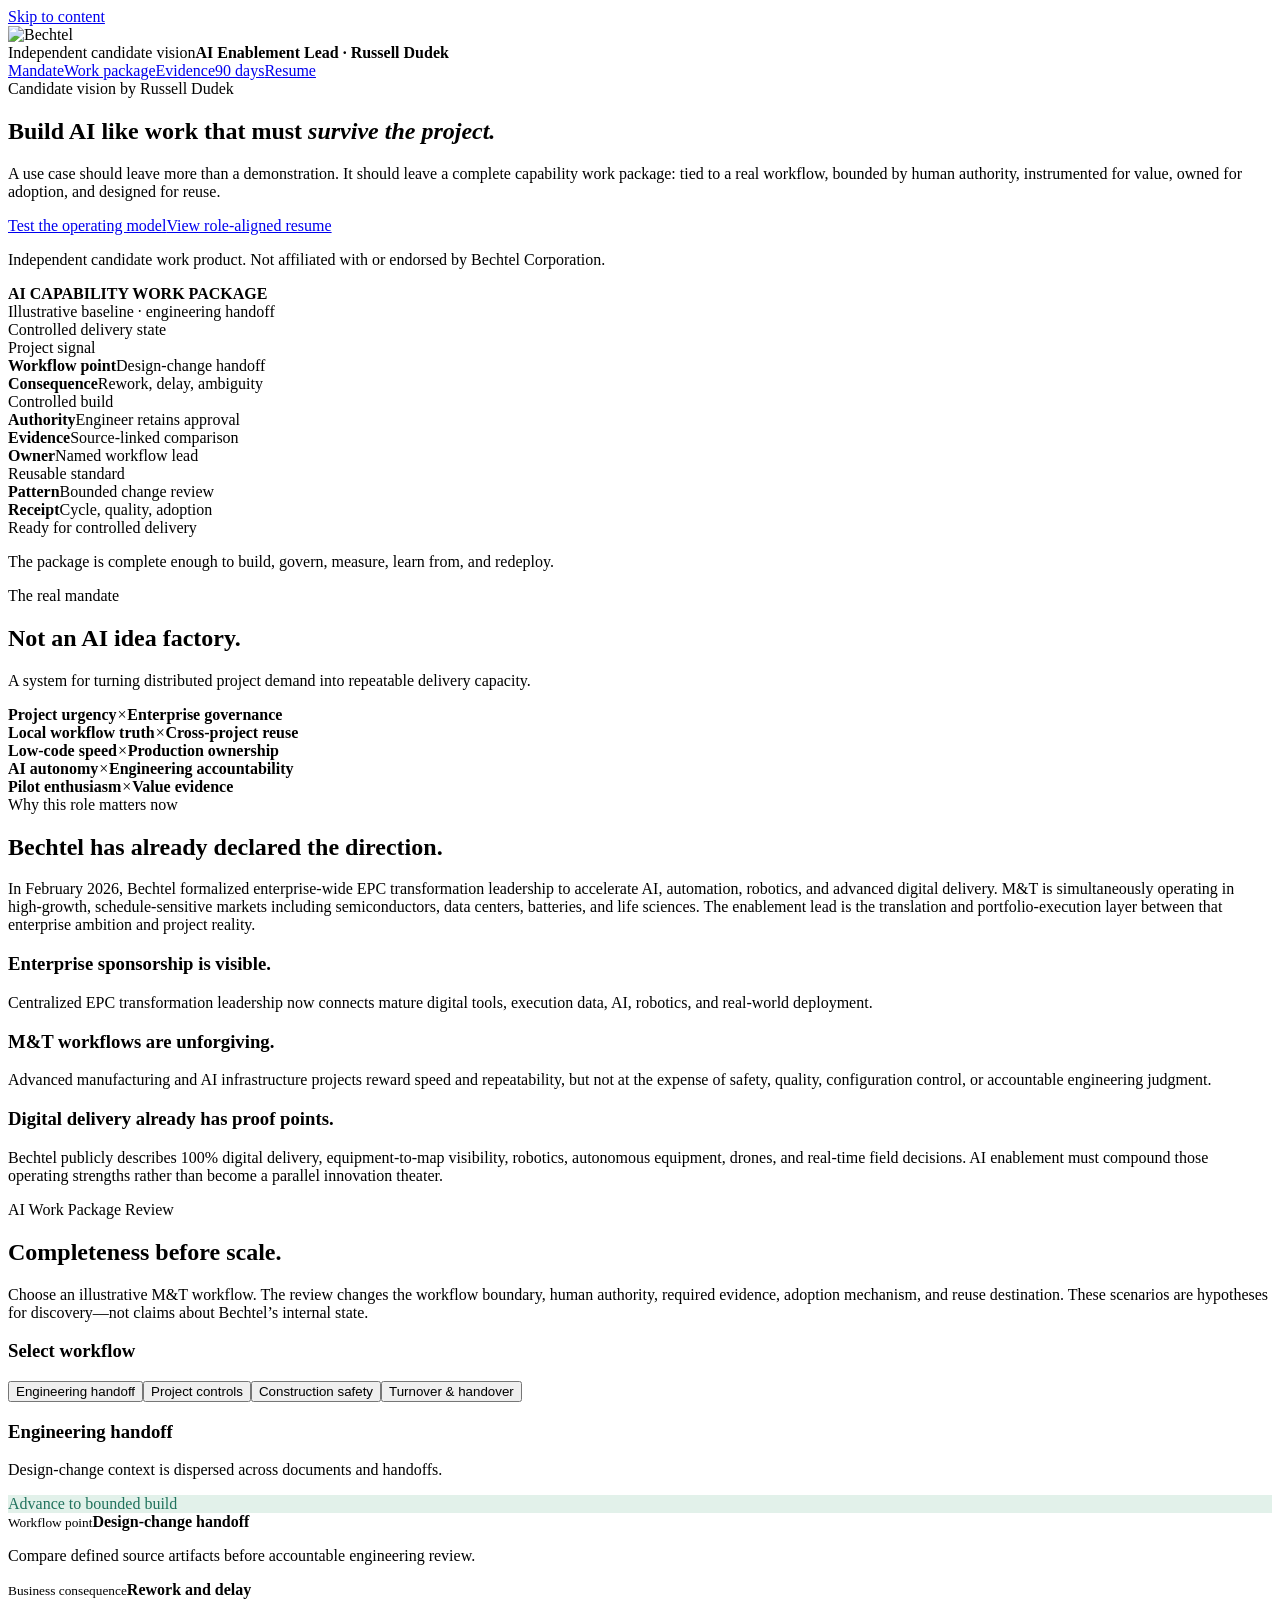
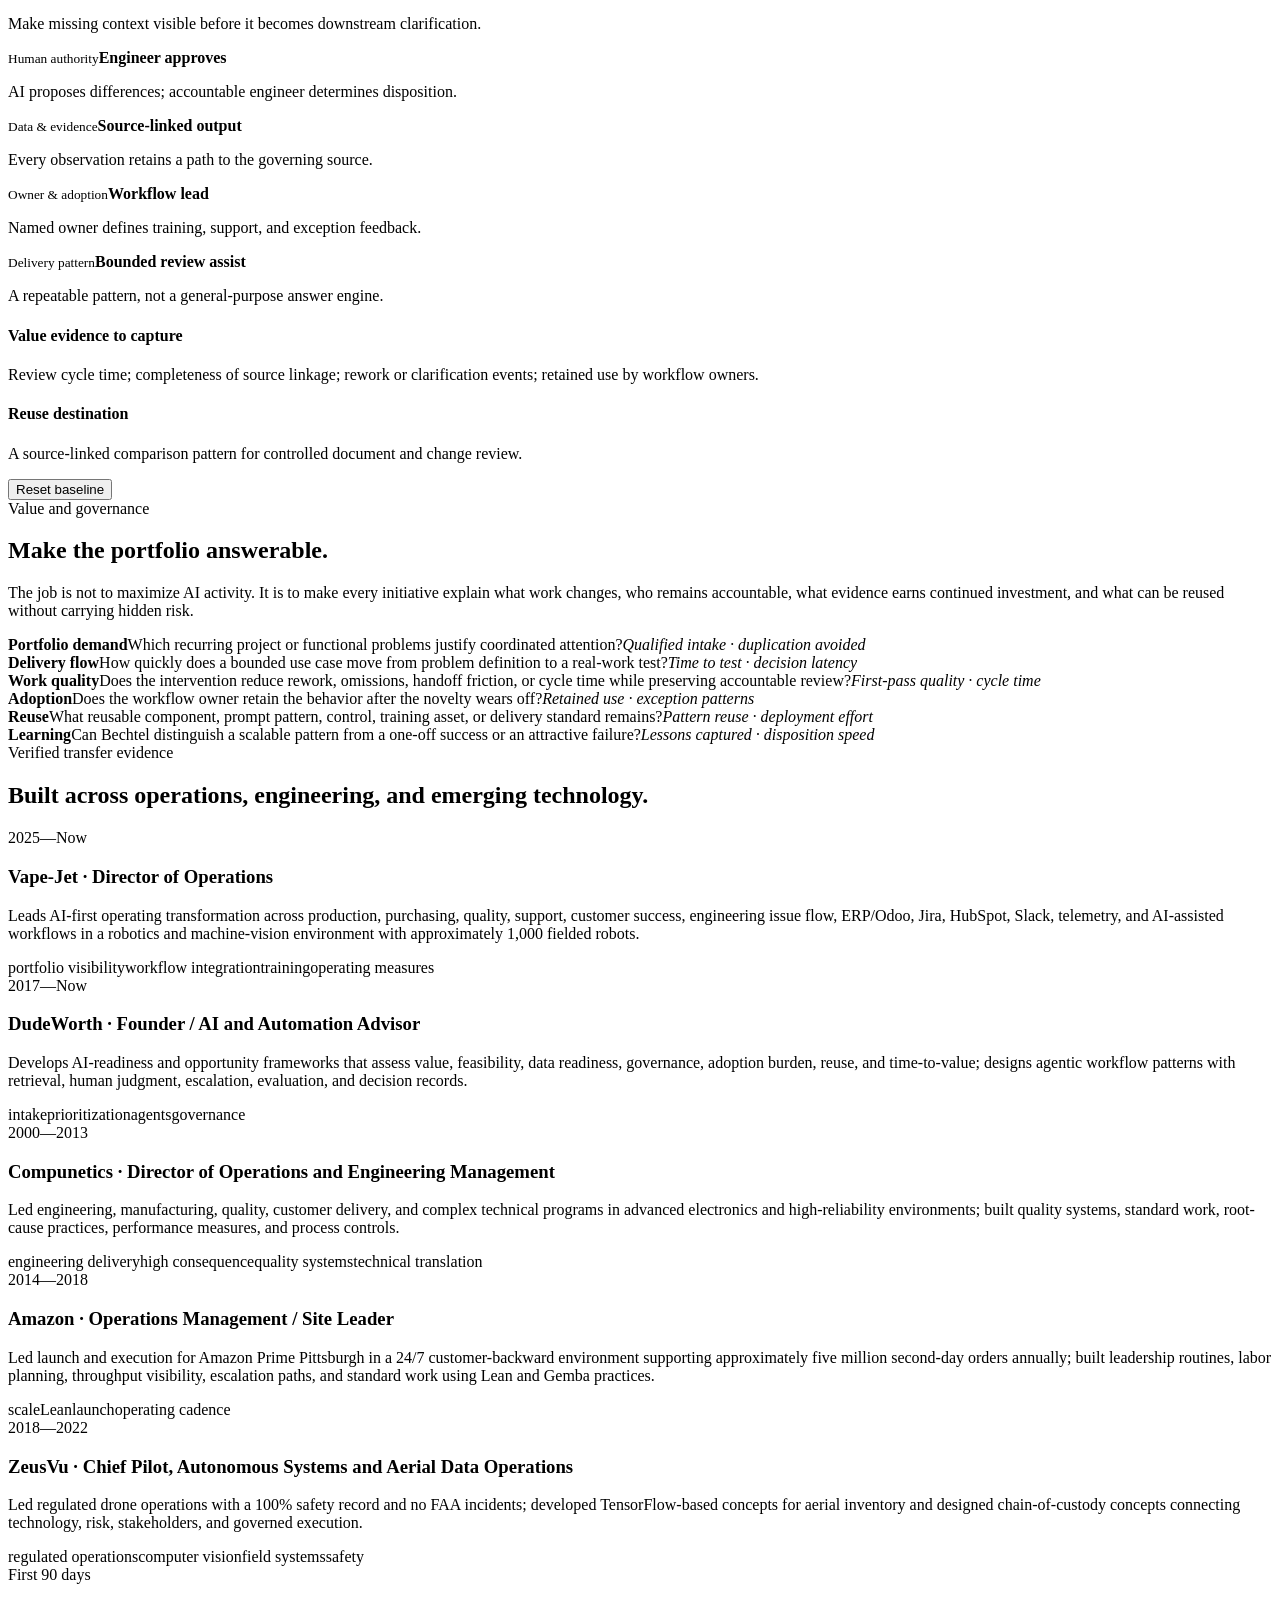
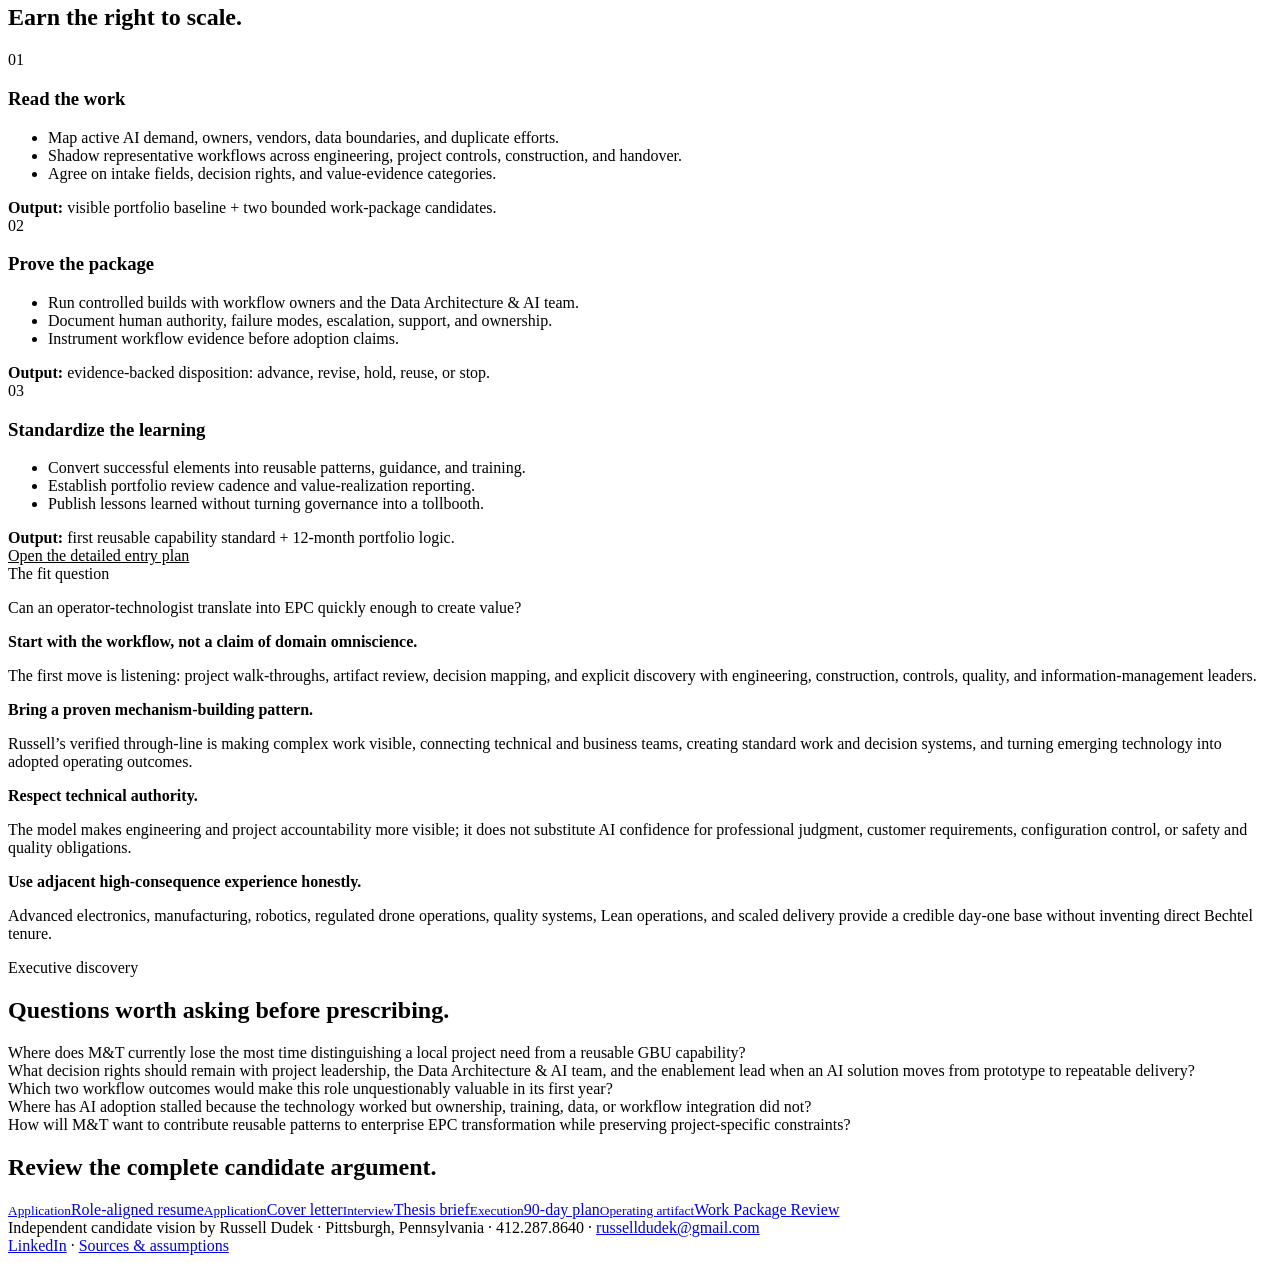
==== index.html @ 29bd1f84 "Add complete candidate vision page" ====
<!doctype html><html lang="en"><head><meta charset="utf-8"><meta name="viewport" content="width=device-width,initial-scale=1"><title>Russell Dudek · Candidate vision for Bechtel AI Enablement Lead</title><meta name="description" content="An independent candidate vision for scaling governed, reusable, measurable AI capability across Bechtel Manufacturing & Technology."><link rel="stylesheet" href="styles.css"></head><body><a class="skip" href="#main">Skip to content</a><header class="site-header"><div class="nav-wrap"><div class="brand-lockup"><img src="assets/brand/bechtel-logo-official.png" alt="Bechtel"><div class="brand-copy">Independent candidate vision<strong>AI Enablement Lead · Russell Dudek</strong></div></div><nav class="nav-links" aria-label="Primary"><a href="#mandate">Mandate</a><a href="#work-package">Work package</a><a href="#evidence">Evidence</a><a href="#entry">90 days</a><a class="nav-cta" href="resume.html">Resume</a></nav></div></header><main id="main">
<section class="hero"><div class="hero-grid"><div><div class="eyebrow">Candidate vision by Russell Dudek</div><h1>Build AI like work that must <em>survive the project.</em></h1><p class="hero-lead">A use case should leave more than a demonstration. It should leave a complete capability work package: tied to a real workflow, bounded by human authority, instrumented for value, owned for adoption, and designed for reuse.</p><div class="hero-actions"><a class="button primary" href="#work-package">Test the operating model</a><a class="button secondary" href="resume.html">View role-aligned resume</a></div><p class="micro">Independent candidate work product. Not affiliated with or endorsed by Bechtel Corporation.</p></div>
<div class="worksite" aria-label="Animated AI capability work package assembly"><div class="worksite-head"><div><strong>AI CAPABILITY WORK PACKAGE</strong><br><span>Illustrative baseline · engineering handoff</span></div><span>Controlled delivery state</span></div><div class="assembly"><div class="assembly-beam"></div><div class="bay"><div class="bay-title">Project signal</div><div class="module"><strong>Workflow point</strong><span>Design-change handoff</span></div><div class="module"><strong>Consequence</strong><span>Rework, delay, ambiguity</span></div></div><div class="bay"><div class="bay-title">Controlled build</div><div class="module"><strong>Authority</strong><span>Engineer retains approval</span></div><div class="module"><strong>Evidence</strong><span>Source-linked comparison</span></div><div class="module"><strong>Owner</strong><span>Named workflow lead</span></div></div><div class="bay"><div class="bay-title">Reusable standard</div><div class="module"><strong>Pattern</strong><span>Bounded change review</span></div><div class="module"><strong>Receipt</strong><span>Cycle, quality, adoption</span></div></div></div><div class="status-readout"><div class="status-pill">Ready for controlled delivery</div><p>The package is complete enough to build, govern, measure, learn from, and redeploy.</p></div></div></div></section>
<section class="section pressure" id="mandate"><div class="inner"><div><div class="eyebrow">The real mandate</div><h2>Not an AI idea factory.</h2><p class="pressure-big">A system for turning distributed project demand into <span>repeatable delivery capacity.</span></p></div><div class="tension-lines"><div class="tension"><b>Project urgency</b><i>×</i><b>Enterprise governance</b></div><div class="tension"><b>Local workflow truth</b><i>×</i><b>Cross-project reuse</b></div><div class="tension"><b>Low-code speed</b><i>×</i><b>Production ownership</b></div><div class="tension"><b>AI autonomy</b><i>×</i><b>Engineering accountability</b></div><div class="tension"><b>Pilot enthusiasm</b><i>×</i><b>Value evidence</b></div></div></div></section>
<section class="section company-moment"><div class="inner moment-grid"><div><div class="eyebrow">Why this role matters now</div><h2>Bechtel has already declared the direction.</h2><p>In February 2026, Bechtel formalized enterprise-wide EPC transformation leadership to accelerate AI, automation, robotics, and advanced digital delivery. M&T is simultaneously operating in high-growth, schedule-sensitive markets including semiconductors, data centers, batteries, and life sciences. The enablement lead is the translation and portfolio-execution layer between that enterprise ambition and project reality.</p></div><div><div class="moment-list"><div class="moment-item"><div><h3>Enterprise sponsorship is visible.</h3><p>Centralized EPC transformation leadership now connects mature digital tools, execution data, AI, robotics, and real-world deployment.</p></div></div><div class="moment-item"><div><h3>M&T workflows are unforgiving.</h3><p>Advanced manufacturing and AI infrastructure projects reward speed and repeatability, but not at the expense of safety, quality, configuration control, or accountable engineering judgment.</p></div></div><div class="moment-item"><div><h3>Digital delivery already has proof points.</h3><p>Bechtel publicly describes 100% digital delivery, equipment-to-map visibility, robotics, autonomous equipment, drones, and real-time field decisions. AI enablement must compound those operating strengths rather than become a parallel innovation theater.</p></div></div></div></div></div></section>
<section class="section lab" id="work-package"><div class="inner"><div class="lab-intro"><div><div class="eyebrow">AI Work Package Review</div><h2>Completeness before scale.</h2></div><p>Choose an illustrative M&T workflow. The review changes the workflow boundary, human authority, required evidence, adoption mechanism, and reuse destination. These scenarios are hypotheses for discovery—not claims about Bechtel’s internal state.</p></div><div class="lab-panel"><div class="scenario-rail" role="tablist" aria-label="Illustrative workflow scenarios"><h3>Select workflow</h3><button class="scenario-btn" role="tab" aria-selected="true" data-scenario="engineering">Engineering handoff</button><button class="scenario-btn" role="tab" aria-selected="false" data-scenario="controls">Project controls</button><button class="scenario-btn" role="tab" aria-selected="false" data-scenario="safety">Construction safety</button><button class="scenario-btn" role="tab" aria-selected="false" data-scenario="handover">Turnover & handover</button></div><div class="review-canvas"><div class="review-head"><div><h3 id="scenario-title">Engineering handoff</h3><p id="scenario-observation">Design-change context is dispersed across documents and handoffs.</p></div><div id="decision-badge" class="decision-badge">Advance to bounded build</div></div><div class="package-grid" id="package-grid"></div><div class="review-footer"><div><h4>Value evidence to capture</h4><p id="value-evidence"></p></div><div><h4>Reuse destination</h4><p id="reuse-destination"></p></div></div><button class="reset-btn" id="reset-review">Reset baseline</button></div></div></div></section>
<section class="section metrics"><div class="inner"><div class="eyebrow">Value and governance</div><h2>Make the portfolio answerable.</h2><p class="narrow" style="margin-left:0">The job is not to maximize AI activity. It is to make every initiative explain what work changes, who remains accountable, what evidence earns continued investment, and what can be reused without carrying hidden risk.</p><div class="metric-map"><div class="metric-row"><b>Portfolio demand</b><span>Which recurring project or functional problems justify coordinated attention?</span><em>Qualified intake · duplication avoided</em></div><div class="metric-row"><b>Delivery flow</b><span>How quickly does a bounded use case move from problem definition to a real-work test?</span><em>Time to test · decision latency</em></div><div class="metric-row"><b>Work quality</b><span>Does the intervention reduce rework, omissions, handoff friction, or cycle time while preserving accountable review?</span><em>First-pass quality · cycle time</em></div><div class="metric-row"><b>Adoption</b><span>Does the workflow owner retain the behavior after the novelty wears off?</span><em>Retained use · exception patterns</em></div><div class="metric-row"><b>Reuse</b><span>What reusable component, prompt pattern, control, training asset, or delivery standard remains?</span><em>Pattern reuse · deployment effort</em></div><div class="metric-row"><b>Learning</b><span>Can Bechtel distinguish a scalable pattern from a one-off success or an attractive failure?</span><em>Lessons captured · disposition speed</em></div></div></div></section>
<section class="section evidence" id="evidence"><div class="inner"><div class="eyebrow">Verified transfer evidence</div><h2>Built across operations, engineering, and emerging technology.</h2><div class="evidence-path"><div class="proof"><div class="proof-year">2025—Now</div><div class="proof-body"><h3>Vape-Jet · Director of Operations</h3><p>Leads AI-first operating transformation across production, purchasing, quality, support, customer success, engineering issue flow, ERP/Odoo, Jira, HubSpot, Slack, telemetry, and AI-assisted workflows in a robotics and machine-vision environment with approximately 1,000 fielded robots.</p><div class="proof-tags"><span>portfolio visibility</span><span>workflow integration</span><span>training</span><span>operating measures</span></div></div></div><div class="proof"><div class="proof-year">2017—Now</div><div class="proof-body"><h3>DudeWorth · Founder / AI and Automation Advisor</h3><p>Develops AI-readiness and opportunity frameworks that assess value, feasibility, data readiness, governance, adoption burden, reuse, and time-to-value; designs agentic workflow patterns with retrieval, human judgment, escalation, evaluation, and decision records.</p><div class="proof-tags"><span>intake</span><span>prioritization</span><span>agents</span><span>governance</span></div></div></div><div class="proof"><div class="proof-year">2000—2013</div><div class="proof-body"><h3>Compunetics · Director of Operations and Engineering Management</h3><p>Led engineering, manufacturing, quality, customer delivery, and complex technical programs in advanced electronics and high-reliability environments; built quality systems, standard work, root-cause practices, performance measures, and process controls.</p><div class="proof-tags"><span>engineering delivery</span><span>high consequence</span><span>quality systems</span><span>technical translation</span></div></div></div><div class="proof"><div class="proof-year">2014—2018</div><div class="proof-body"><h3>Amazon · Operations Management / Site Leader</h3><p>Led launch and execution for Amazon Prime Pittsburgh in a 24/7 customer-backward environment supporting approximately five million second-day orders annually; built leadership routines, labor planning, throughput visibility, escalation paths, and standard work using Lean and Gemba practices.</p><div class="proof-tags"><span>scale</span><span>Lean</span><span>launch</span><span>operating cadence</span></div></div></div><div class="proof"><div class="proof-year">2018—2022</div><div class="proof-body"><h3>ZeusVu · Chief Pilot, Autonomous Systems and Aerial Data Operations</h3><p>Led regulated drone operations with a 100% safety record and no FAA incidents; developed TensorFlow-based concepts for aerial inventory and designed chain-of-custody concepts connecting technology, risk, stakeholders, and governed execution.</p><div class="proof-tags"><span>regulated operations</span><span>computer vision</span><span>field systems</span><span>safety</span></div></div></div></div></div></section>
<section class="section plan" id="entry"><div class="inner"><div class="eyebrow">First 90 days</div><h2>Earn the right to scale.</h2><div class="phase-grid"><article class="phase"><div class="phase-num">01</div><h3>Read the work</h3><ul><li>Map active AI demand, owners, vendors, data boundaries, and duplicate efforts.</li><li>Shadow representative workflows across engineering, project controls, construction, and handover.</li><li>Agree on intake fields, decision rights, and value-evidence categories.</li></ul><div class="phase-output"><strong>Output:</strong> visible portfolio baseline + two bounded work-package candidates.</div></article><article class="phase"><div class="phase-num">02</div><h3>Prove the package</h3><ul><li>Run controlled builds with workflow owners and the Data Architecture & AI team.</li><li>Document human authority, failure modes, escalation, support, and ownership.</li><li>Instrument workflow evidence before adoption claims.</li></ul><div class="phase-output"><strong>Output:</strong> evidence-backed disposition: advance, revise, hold, reuse, or stop.</div></article><article class="phase"><div class="phase-num">03</div><h3>Standardize the learning</h3><ul><li>Convert successful elements into reusable patterns, guidance, and training.</li><li>Establish portfolio review cadence and value-realization reporting.</li><li>Publish lessons learned without turning governance into a tollbooth.</li></ul><div class="phase-output"><strong>Output:</strong> first reusable capability standard + 12-month portfolio logic.</div></article></div><div class="hero-actions"><a class="button primary" style="background:#fff;color:var(--bechtel-ink)" href="90-day-plan.html">Open the detailed entry plan</a></div></div></section>
<section class="section objection"><div class="inner objection-grid"><div><div class="eyebrow">The fit question</div><p class="objection-statement">Can an operator-technologist translate into EPC quickly enough to create value?</p></div><div class="answer-stack"><div class="answer-item"><strong>Start with the workflow, not a claim of domain omniscience.</strong><p>The first move is listening: project walk-throughs, artifact review, decision mapping, and explicit discovery with engineering, construction, controls, quality, and information-management leaders.</p></div><div class="answer-item"><strong>Bring a proven mechanism-building pattern.</strong><p>Russell’s verified through-line is making complex work visible, connecting technical and business teams, creating standard work and decision systems, and turning emerging technology into adopted operating outcomes.</p></div><div class="answer-item"><strong>Respect technical authority.</strong><p>The model makes engineering and project accountability more visible; it does not substitute AI confidence for professional judgment, customer requirements, configuration control, or safety and quality obligations.</p></div><div class="answer-item"><strong>Use adjacent high-consequence experience honestly.</strong><p>Advanced electronics, manufacturing, robotics, regulated drone operations, quality systems, Lean operations, and scaled delivery provide a credible day-one base without inventing direct Bechtel tenure.</p></div></div></div></section>
<section class="section questions"><div class="inner"><div class="eyebrow">Executive discovery</div><h2>Questions worth asking before prescribing.</h2><div class="question-list"><div class="question">Where does M&T currently lose the most time distinguishing a local project need from a reusable GBU capability?</div><div class="question">What decision rights should remain with project leadership, the Data Architecture & AI team, and the enablement lead when an AI solution moves from prototype to repeatable delivery?</div><div class="question">Which two workflow outcomes would make this role unquestionably valuable in its first year?</div><div class="question">Where has AI adoption stalled because the technology worked but ownership, training, data, or workflow integration did not?</div><div class="question">How will M&T want to contribute reusable patterns to enterprise EPC transformation while preserving project-specific constraints?</div></div></div></section>
<section class="section cta"><div class="inner"><h2>Review the complete candidate argument.</h2><div class="doc-links"><a class="doc-link" href="resume.html"><small>Application</small><span>Role-aligned resume</span></a><a class="doc-link" href="cover-letter.html"><small>Application</small><span>Cover letter</span></a><a class="doc-link" href="interview-brief.html"><small>Interview</small><span>Thesis brief</span></a><a class="doc-link" href="90-day-plan.html"><small>Execution</small><span>90-day plan</span></a><a class="doc-link" href="work-package-review.html"><small>Operating artifact</small><span>Work Package Review</span></a></div></div></section>
</main><footer class="site-footer"><div class="footer-inner"><div>Independent candidate vision by Russell Dudek · Pittsburgh, Pennsylvania · 412.287.8640 · <a href="mailto:russelldudek@gmail.com">russelldudek@gmail.com</a></div><div><a href="https://www.linkedin.com/in/russelldudek">LinkedIn</a> · <a href="sources.html">Sources & assumptions</a></div></div></footer><script src="app.js"></script></body></html>
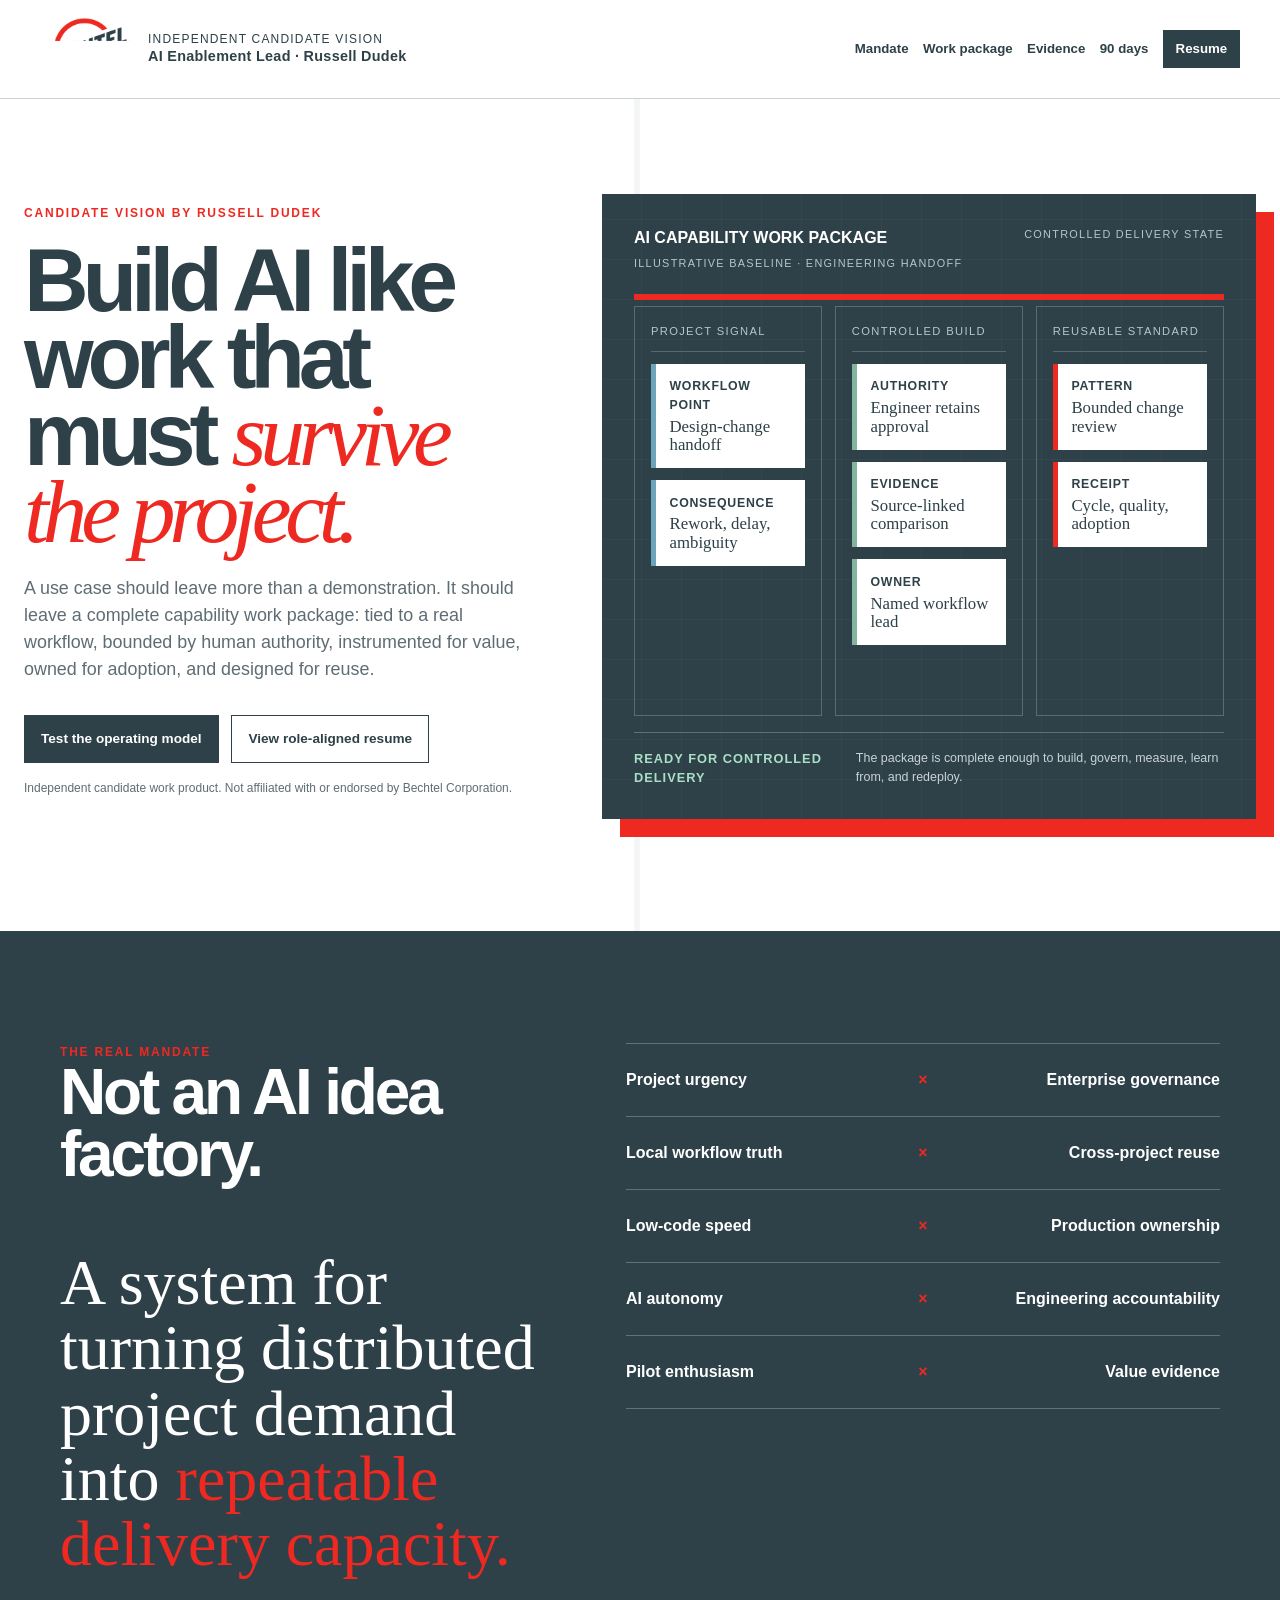
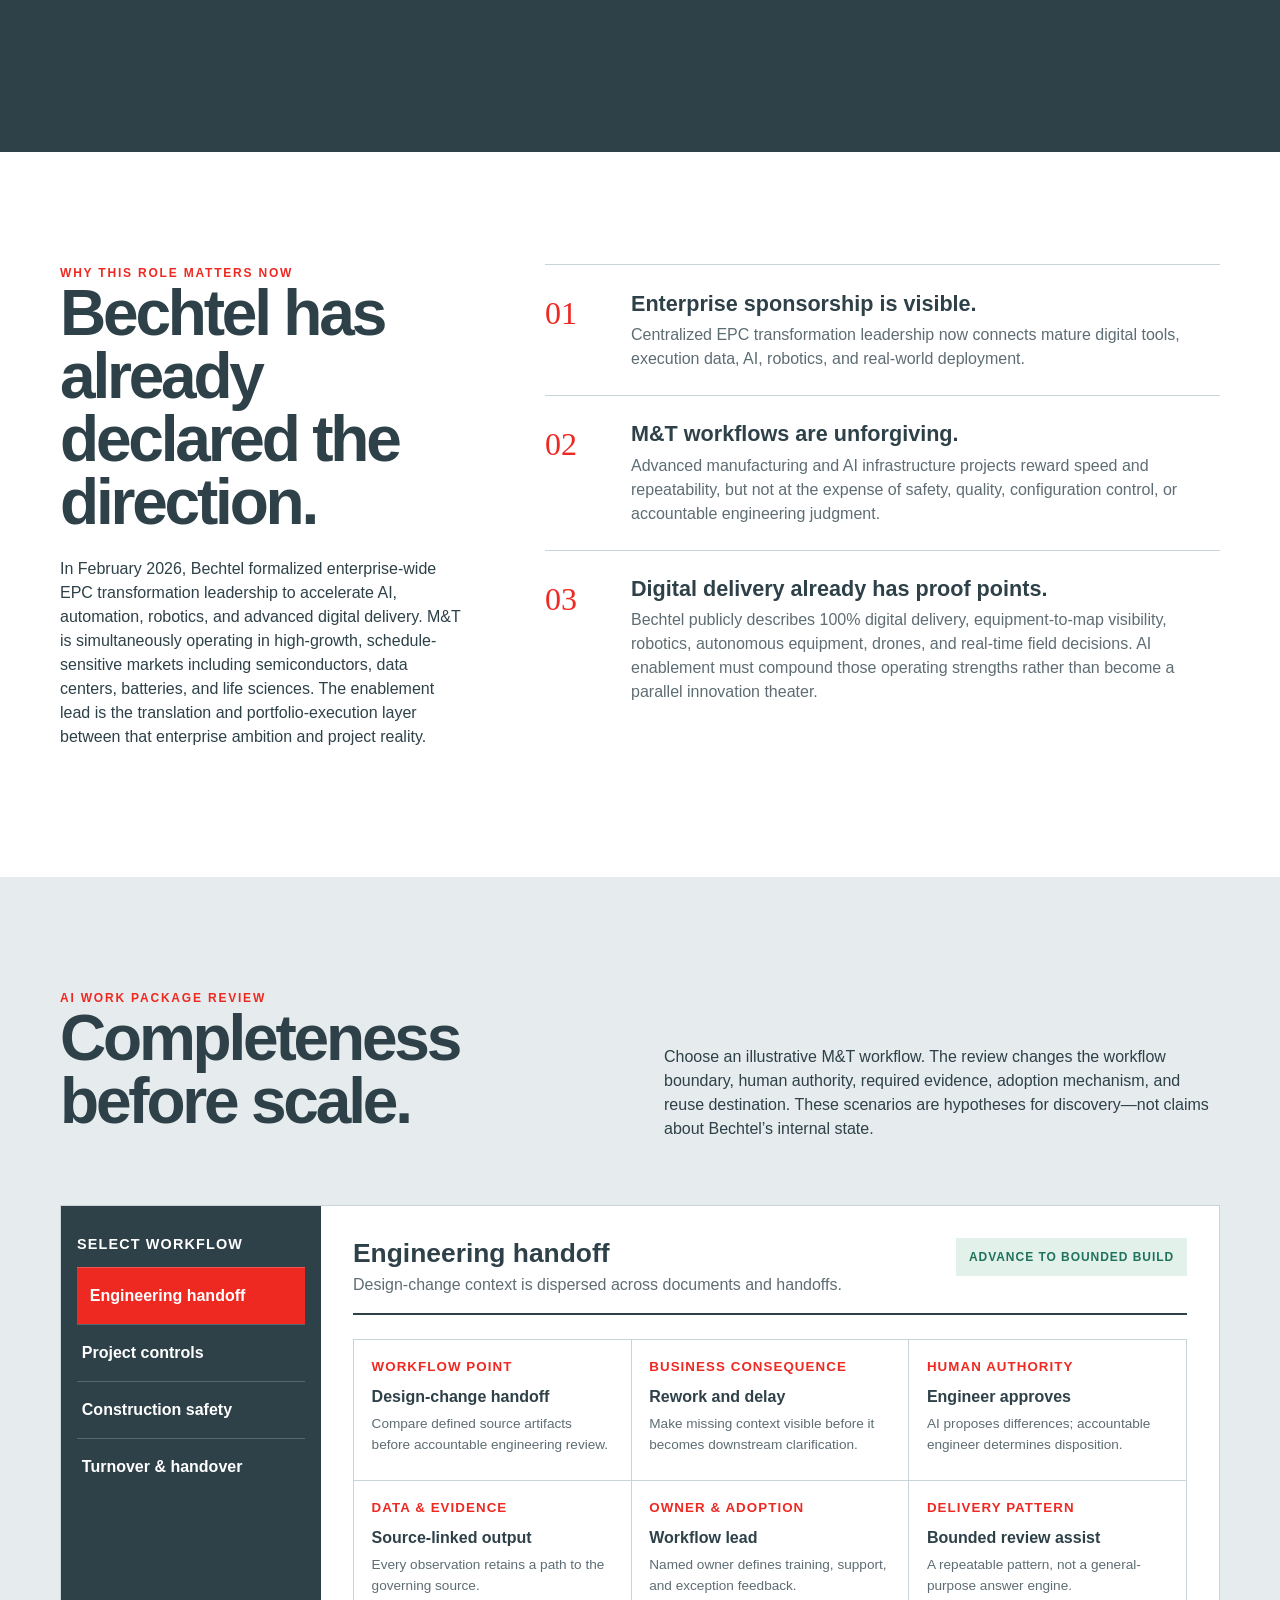
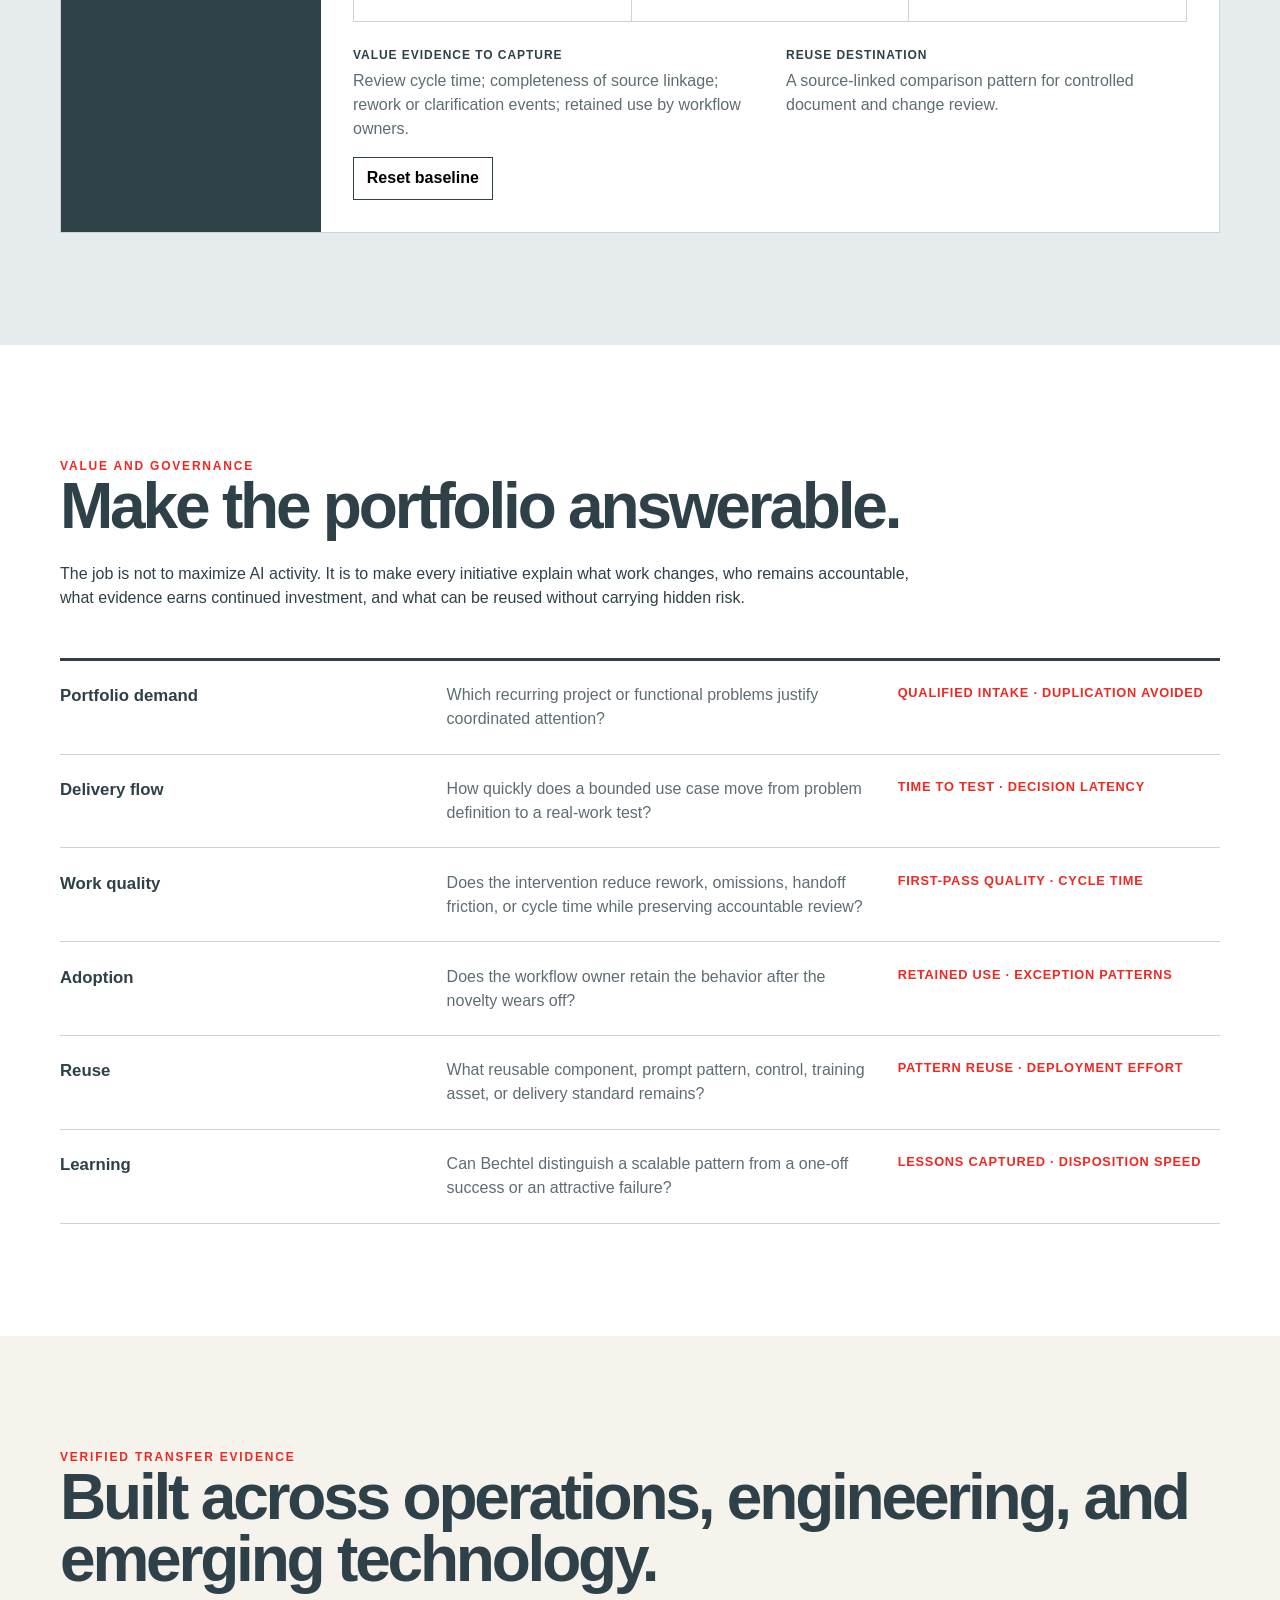
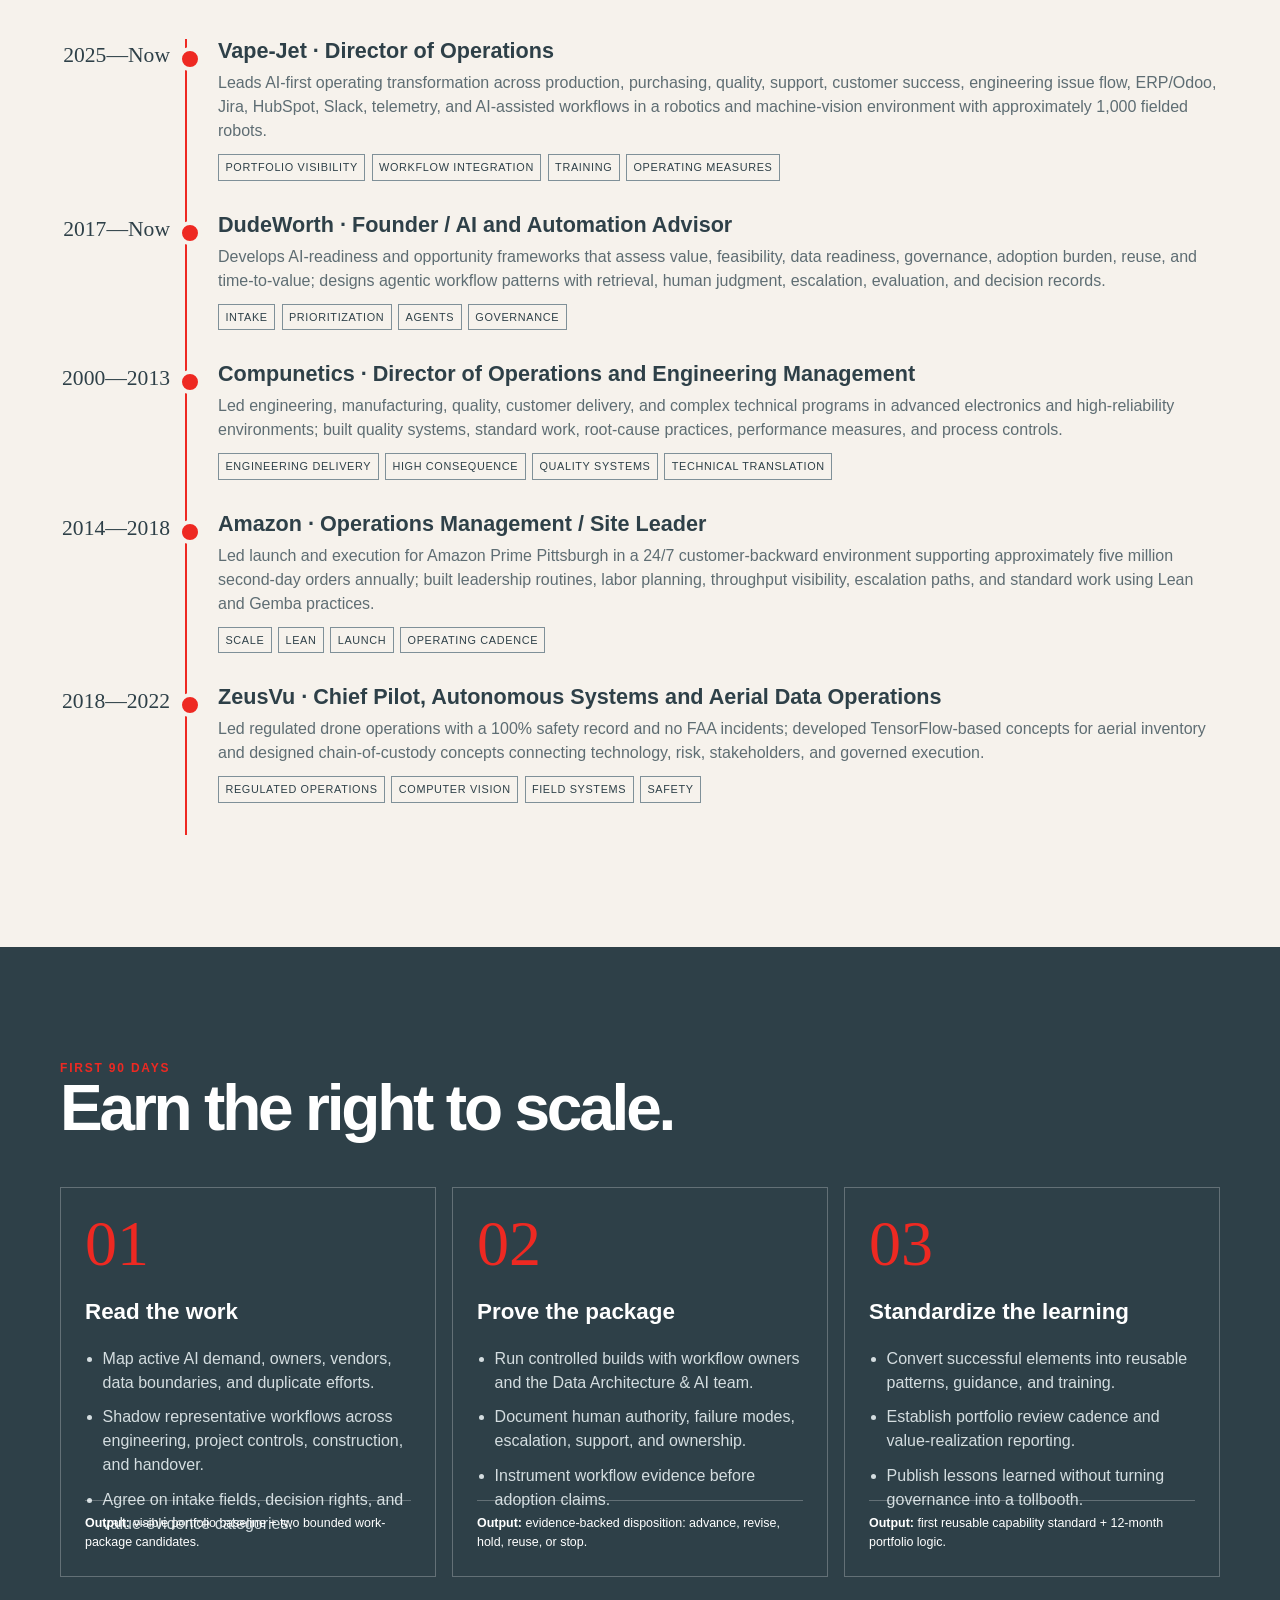
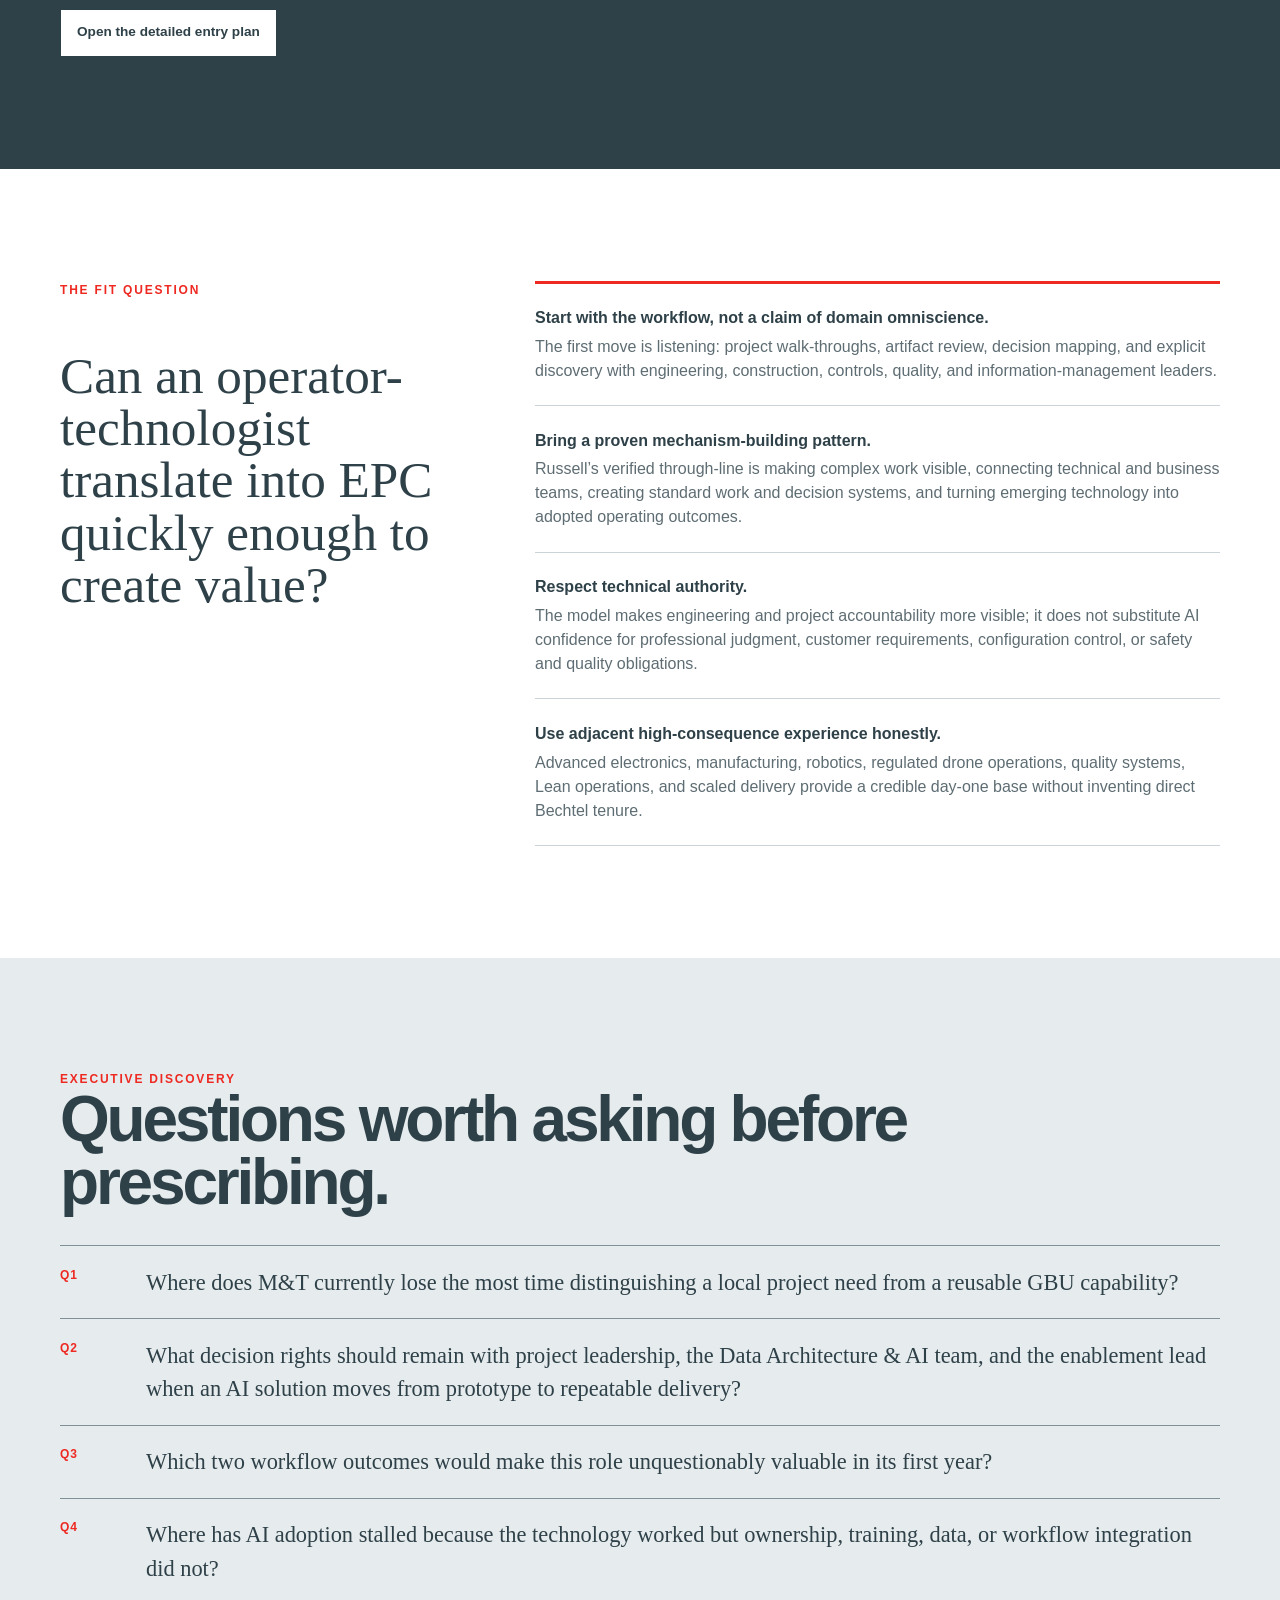
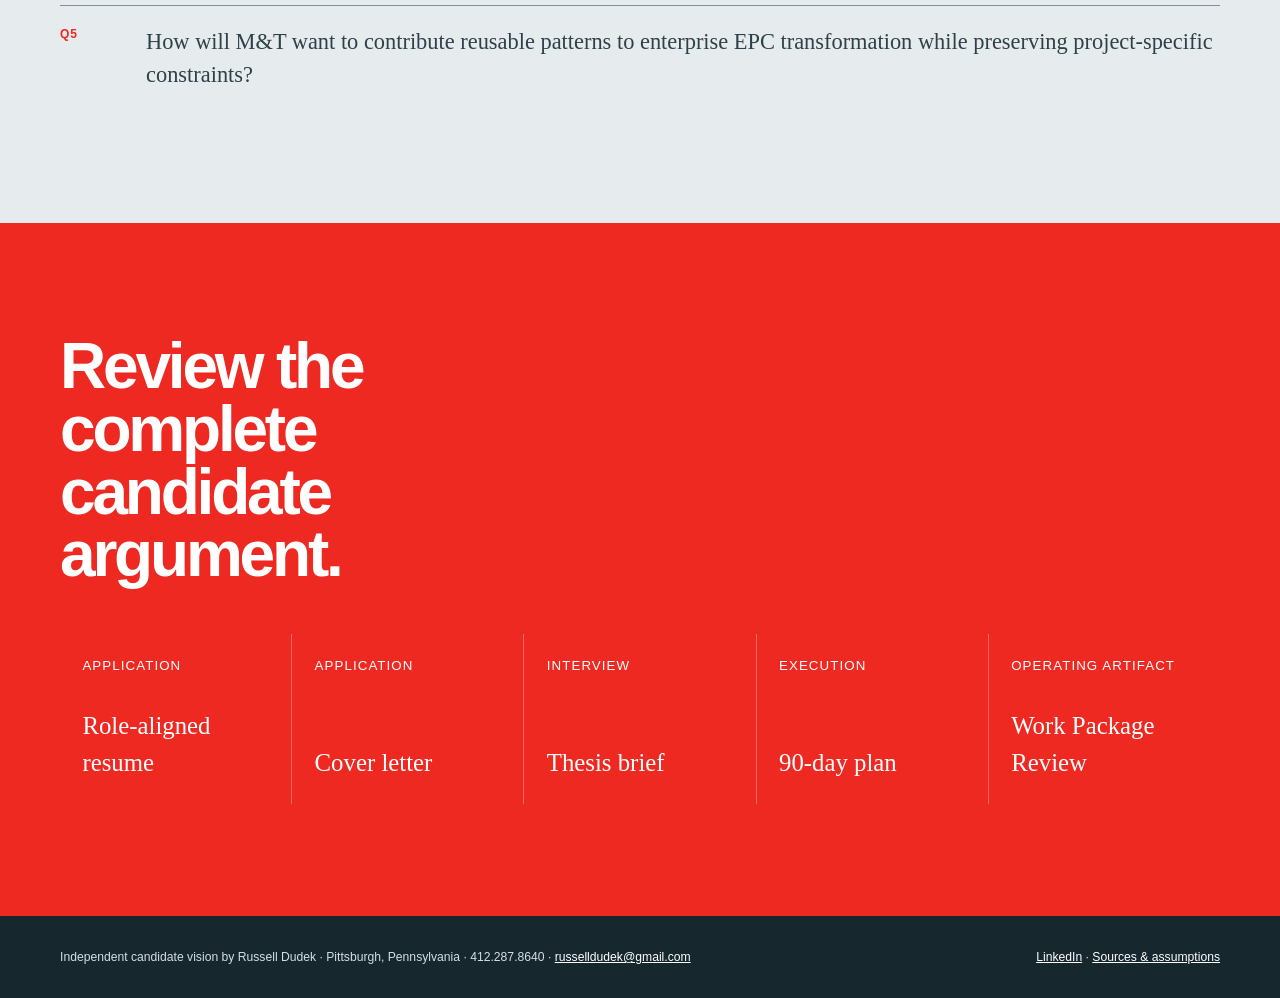
==== commit b1b14ade: "Point candidate vision to committed logo asset" ====
--- a/index.html
+++ b/index.html
@@ -1,4 +1,4 @@
-<!doctype html><html lang="en"><head><meta charset="utf-8"><meta name="viewport" content="width=device-width,initial-scale=1"><title>Russell Dudek · Candidate vision for Bechtel AI Enablement Lead</title><meta name="description" content="An independent candidate vision for scaling governed, reusable, measurable AI capability across Bechtel Manufacturing & Technology."><link rel="stylesheet" href="styles.css"></head><body><a class="skip" href="#main">Skip to content</a><header class="site-header"><div class="nav-wrap"><div class="brand-lockup"><img src="assets/brand/bechtel-logo-official.png" alt="Bechtel"><div class="brand-copy">Independent candidate vision<strong>AI Enablement Lead · Russell Dudek</strong></div></div><nav class="nav-links" aria-label="Primary"><a href="#mandate">Mandate</a><a href="#work-package">Work package</a><a href="#evidence">Evidence</a><a href="#entry">90 days</a><a class="nav-cta" href="resume.html">Resume</a></nav></div></header><main id="main">
+<!doctype html><html lang="en"><head><meta charset="utf-8"><meta name="viewport" content="width=device-width,initial-scale=1"><title>Russell Dudek · Candidate vision for Bechtel AI Enablement Lead</title><meta name="description" content="An independent candidate vision for scaling governed, reusable, measurable AI capability across Bechtel Manufacturing & Technology."><link rel="stylesheet" href="styles.css"></head><body><a class="skip" href="#main">Skip to content</a><header class="site-header"><div class="nav-wrap"><div class="brand-lockup"><img src="assets/brand/bechtel-logo-official.svg" alt="Bechtel"><div class="brand-copy">Independent candidate vision<strong>AI Enablement Lead · Russell Dudek</strong></div></div><nav class="nav-links" aria-label="Primary"><a href="#mandate">Mandate</a><a href="#work-package">Work package</a><a href="#evidence">Evidence</a><a href="#entry">90 days</a><a class="nav-cta" href="resume.html">Resume</a></nav></div></header><main id="main">
 <section class="hero"><div class="hero-grid"><div><div class="eyebrow">Candidate vision by Russell Dudek</div><h1>Build AI like work that must <em>survive the project.</em></h1><p class="hero-lead">A use case should leave more than a demonstration. It should leave a complete capability work package: tied to a real workflow, bounded by human authority, instrumented for value, owned for adoption, and designed for reuse.</p><div class="hero-actions"><a class="button primary" href="#work-package">Test the operating model</a><a class="button secondary" href="resume.html">View role-aligned resume</a></div><p class="micro">Independent candidate work product. Not affiliated with or endorsed by Bechtel Corporation.</p></div>
 <div class="worksite" aria-label="Animated AI capability work package assembly"><div class="worksite-head"><div><strong>AI CAPABILITY WORK PACKAGE</strong><br><span>Illustrative baseline · engineering handoff</span></div><span>Controlled delivery state</span></div><div class="assembly"><div class="assembly-beam"></div><div class="bay"><div class="bay-title">Project signal</div><div class="module"><strong>Workflow point</strong><span>Design-change handoff</span></div><div class="module"><strong>Consequence</strong><span>Rework, delay, ambiguity</span></div></div><div class="bay"><div class="bay-title">Controlled build</div><div class="module"><strong>Authority</strong><span>Engineer retains approval</span></div><div class="module"><strong>Evidence</strong><span>Source-linked comparison</span></div><div class="module"><strong>Owner</strong><span>Named workflow lead</span></div></div><div class="bay"><div class="bay-title">Reusable standard</div><div class="module"><strong>Pattern</strong><span>Bounded change review</span></div><div class="module"><strong>Receipt</strong><span>Cycle, quality, adoption</span></div></div></div><div class="status-readout"><div class="status-pill">Ready for controlled delivery</div><p>The package is complete enough to build, govern, measure, learn from, and redeploy.</p></div></div></div></section>
 <section class="section pressure" id="mandate"><div class="inner"><div><div class="eyebrow">The real mandate</div><h2>Not an AI idea factory.</h2><p class="pressure-big">A system for turning distributed project demand into <span>repeatable delivery capacity.</span></p></div><div class="tension-lines"><div class="tension"><b>Project urgency</b><i>×</i><b>Enterprise governance</b></div><div class="tension"><b>Local workflow truth</b><i>×</i><b>Cross-project reuse</b></div><div class="tension"><b>Low-code speed</b><i>×</i><b>Production ownership</b></div><div class="tension"><b>AI autonomy</b><i>×</i><b>Engineering accountability</b></div><div class="tension"><b>Pilot enthusiasm</b><i>×</i><b>Value evidence</b></div></div></div></section>
--- a/styles.css
+++ b/styles.css
@@ -0,0 +1,2 @@
+@import url("styles-base.css");
+@import url("styles-docs.css");
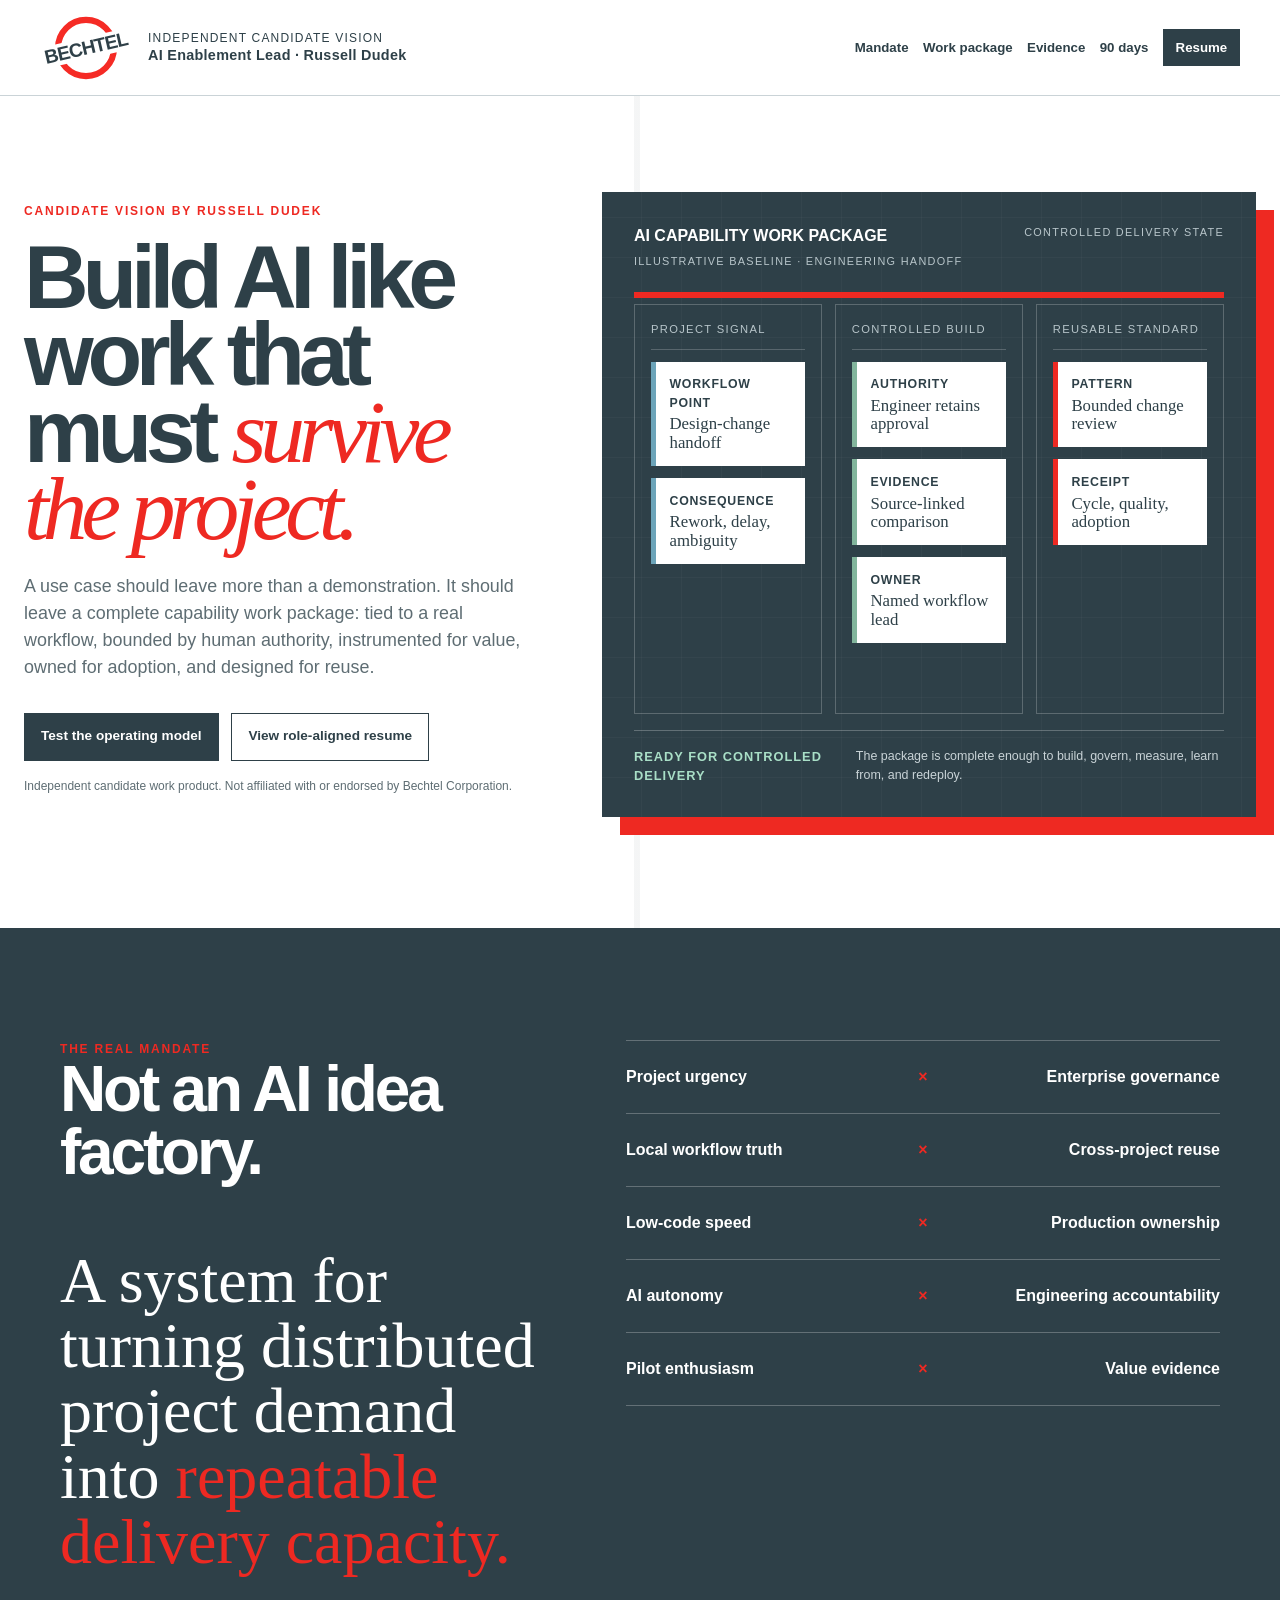
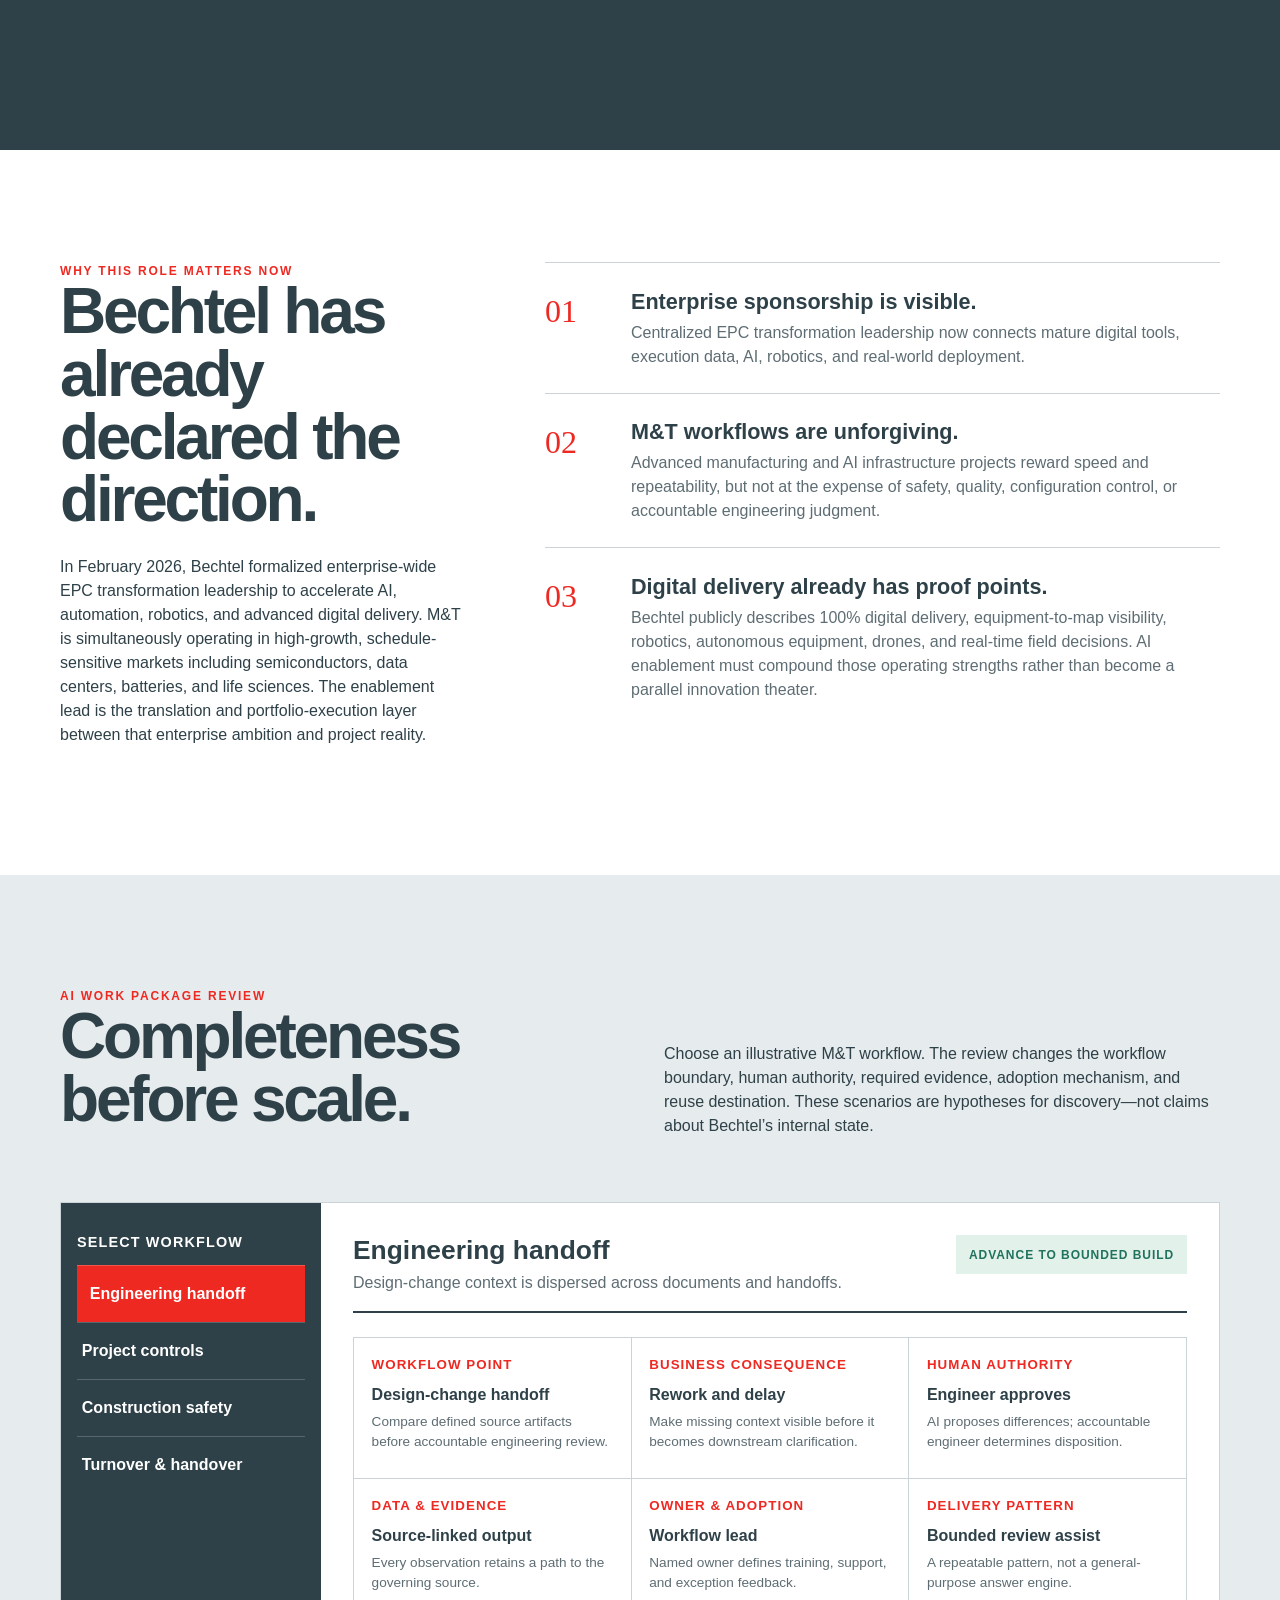
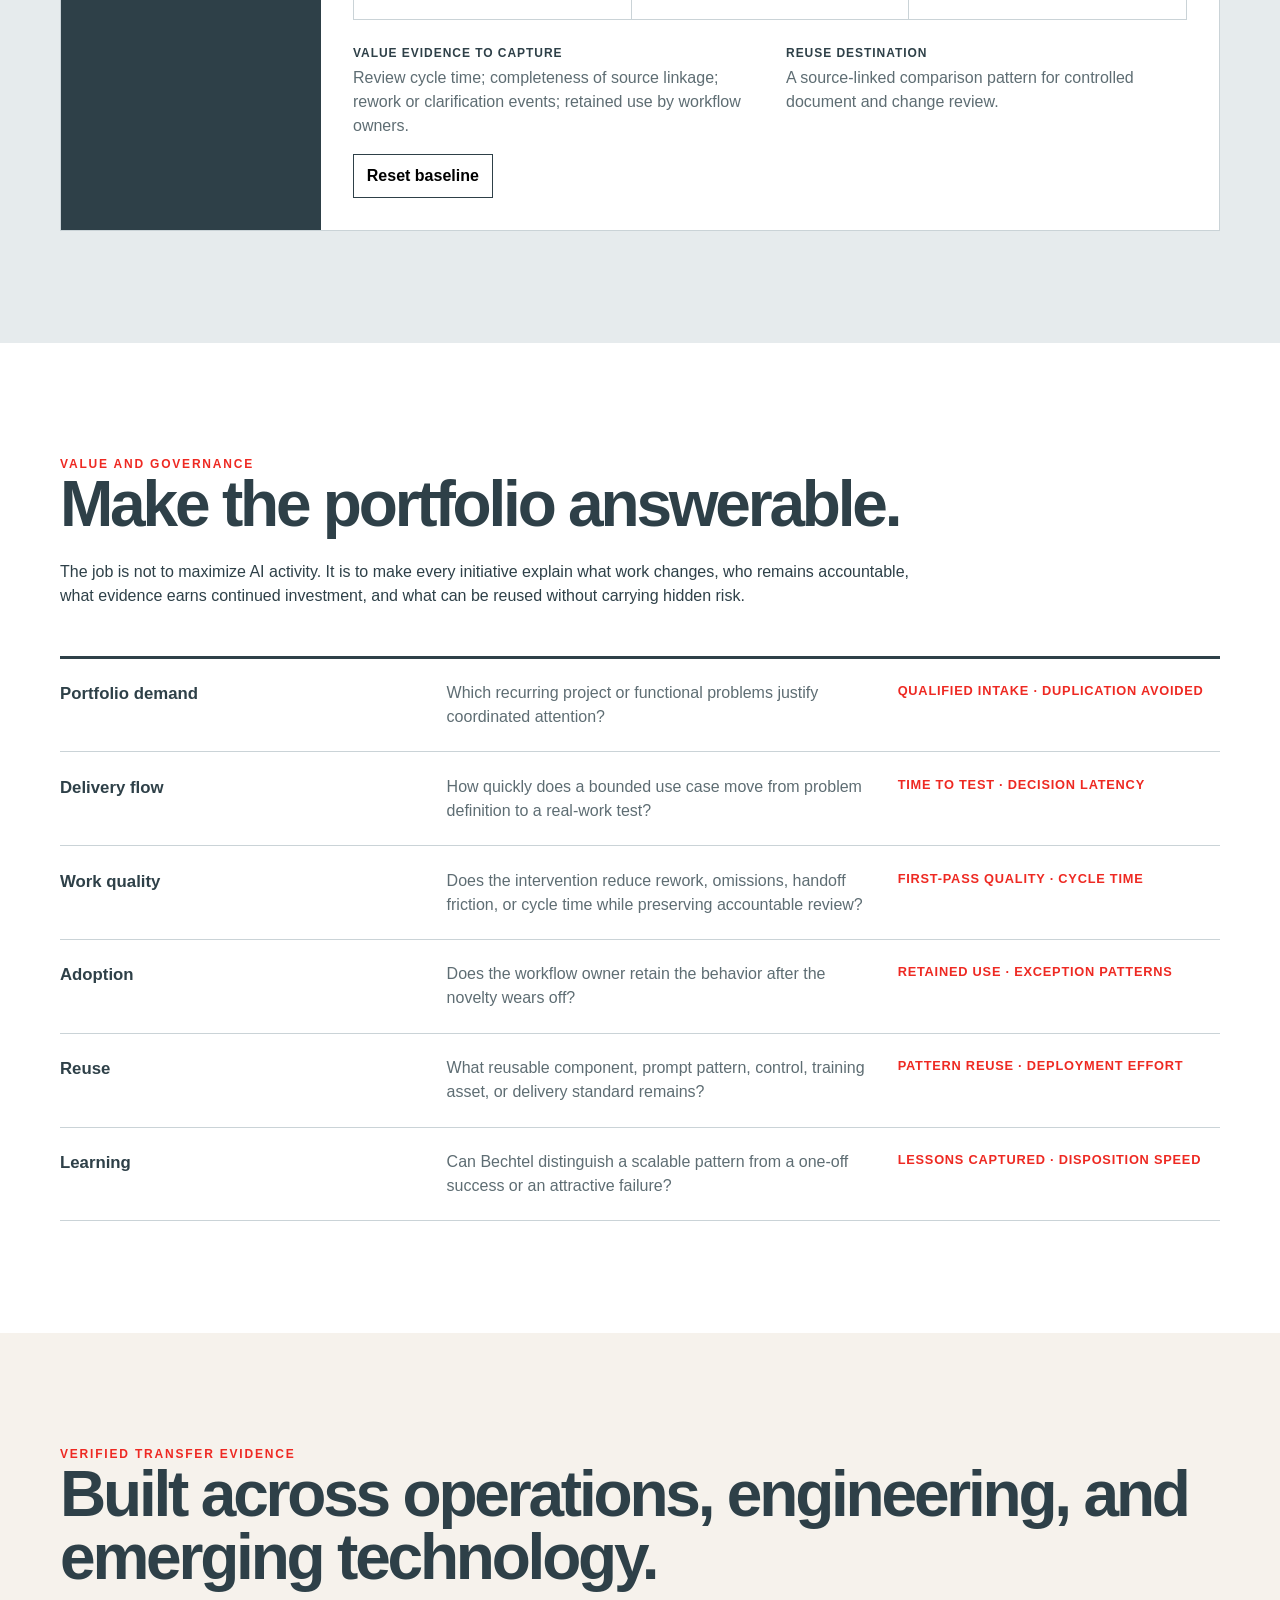
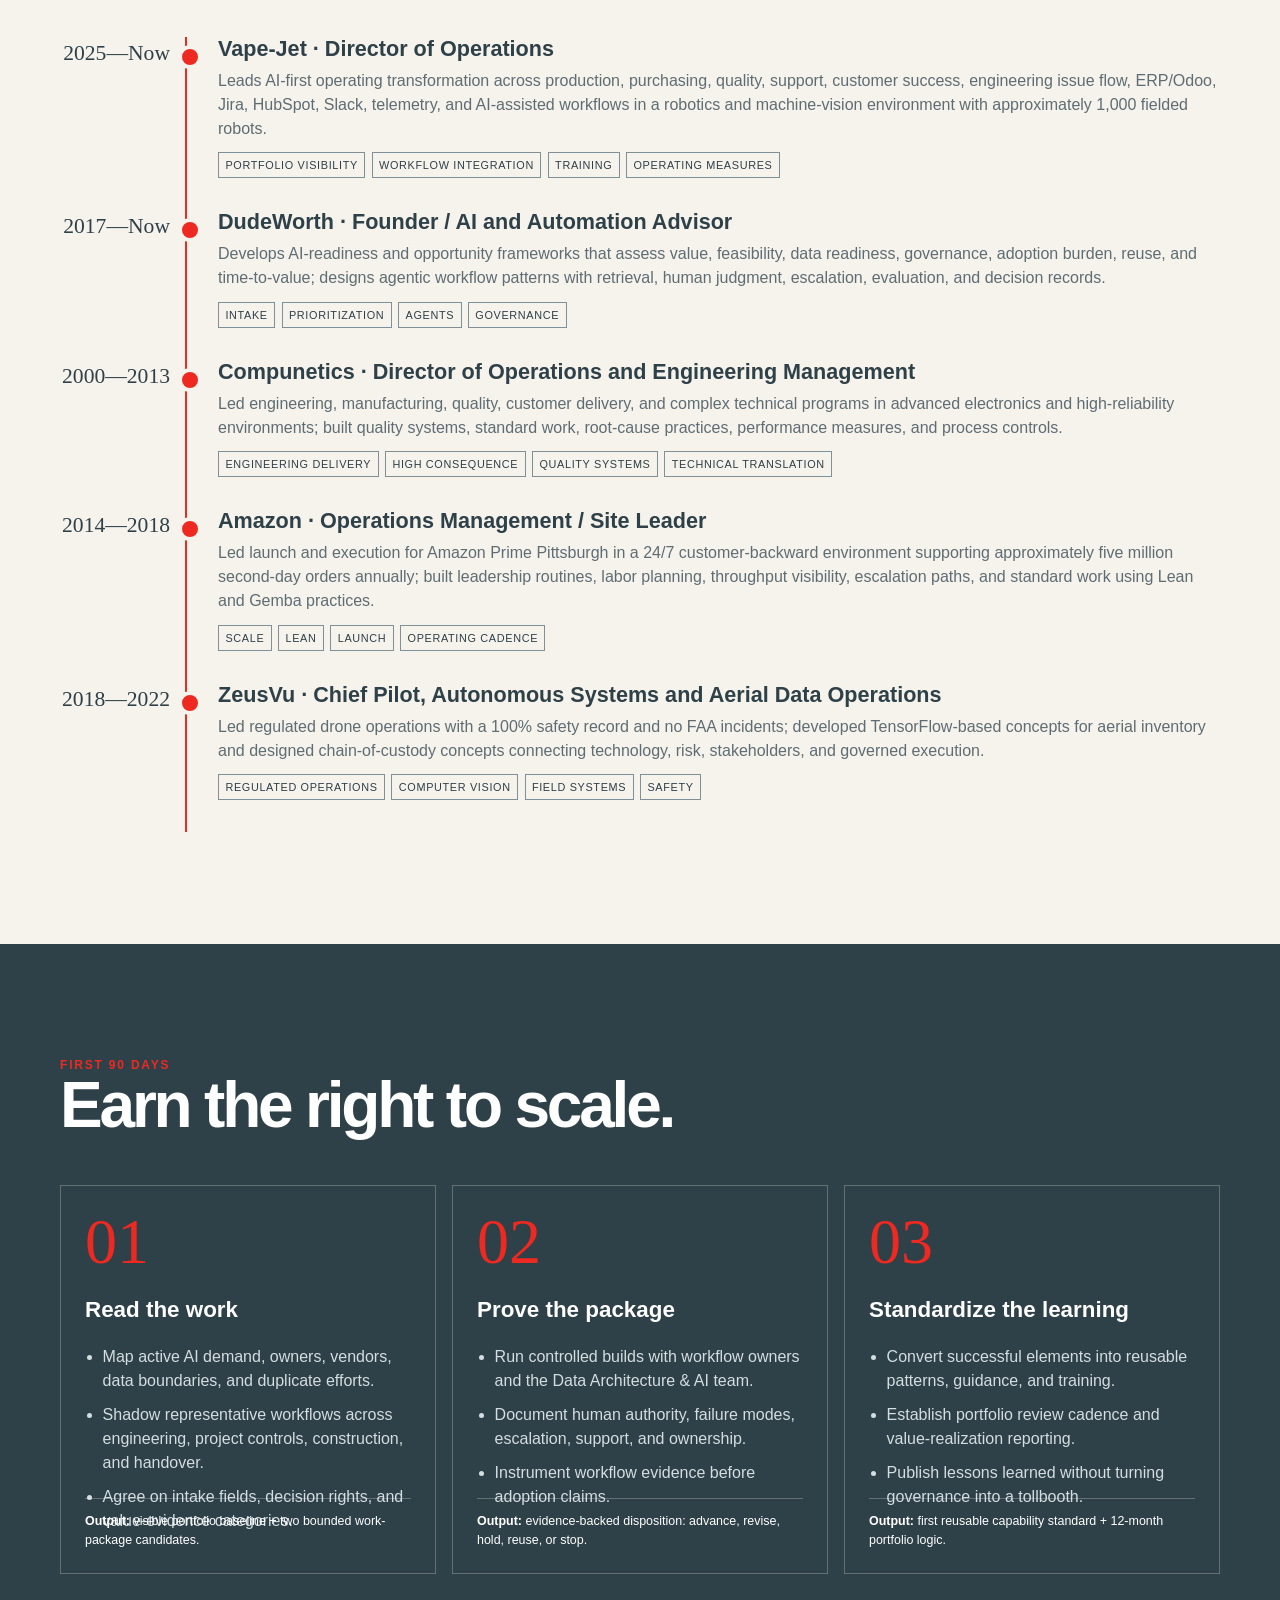
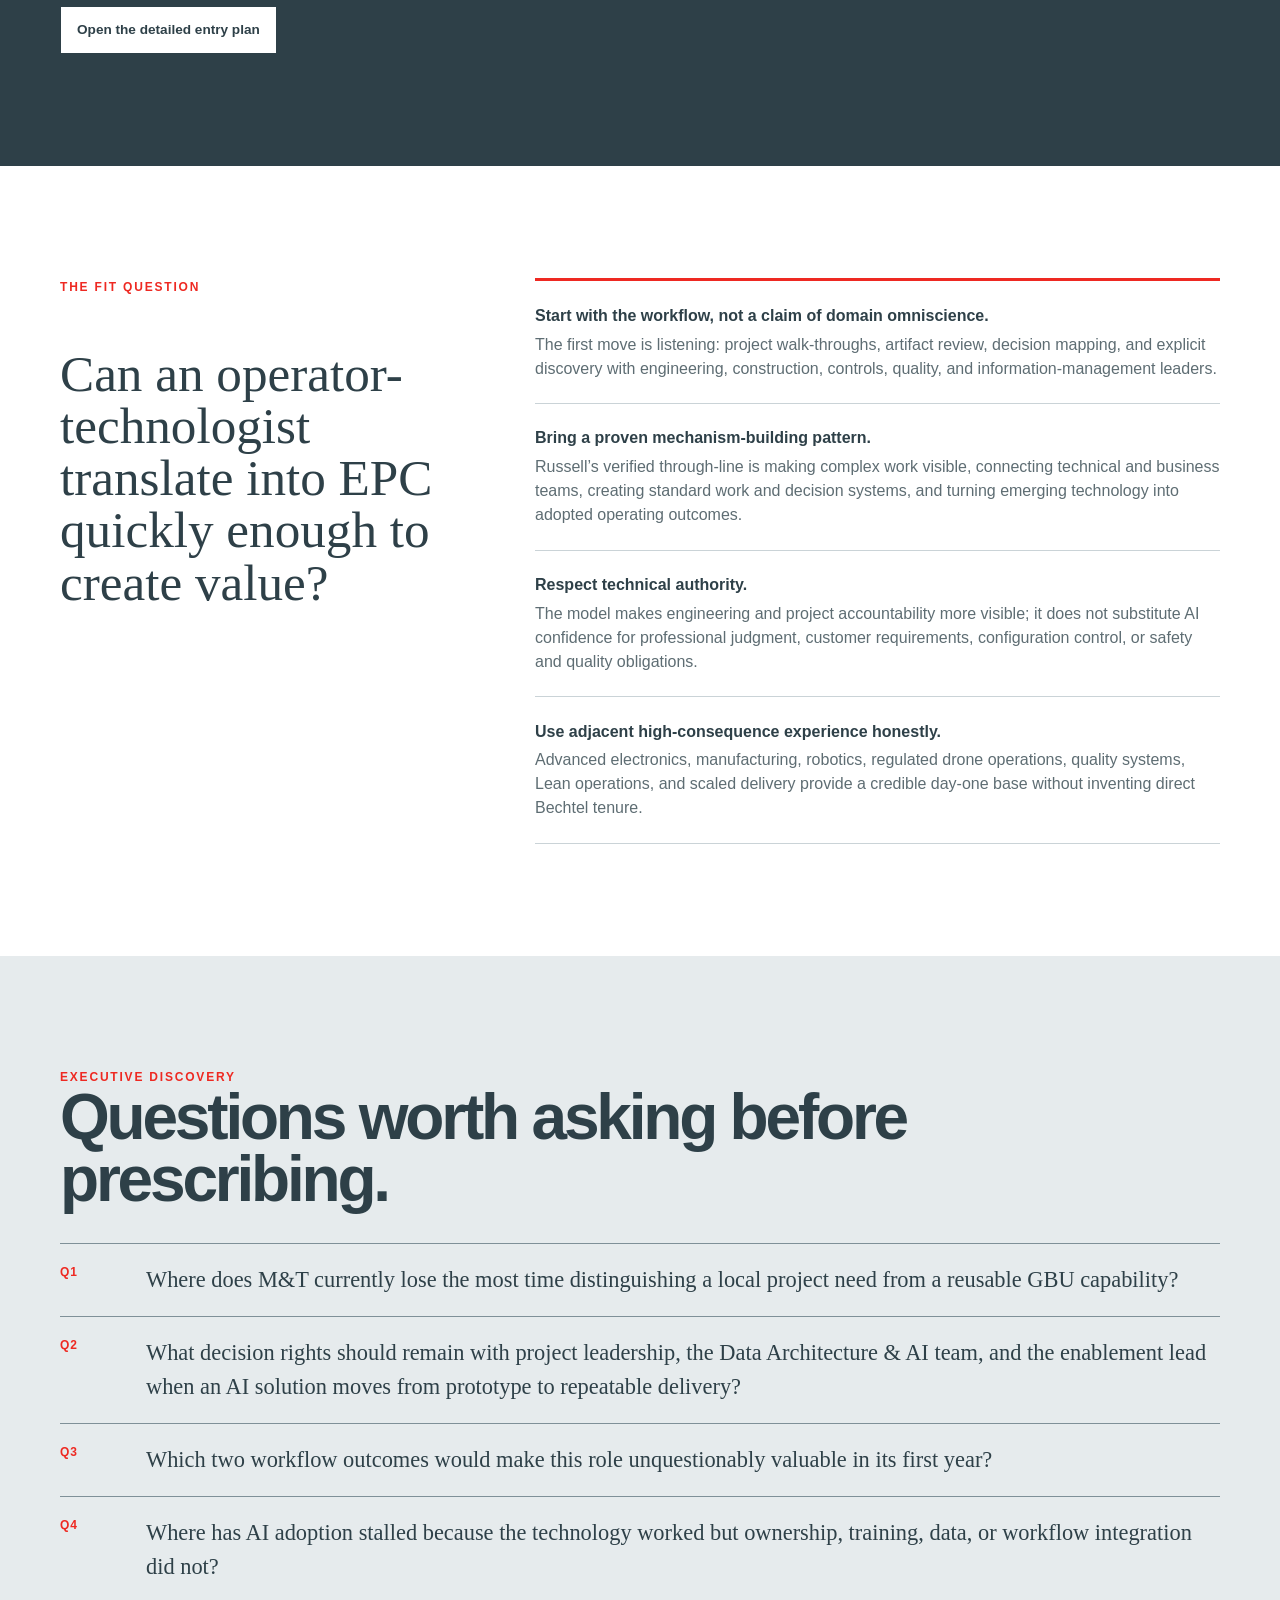
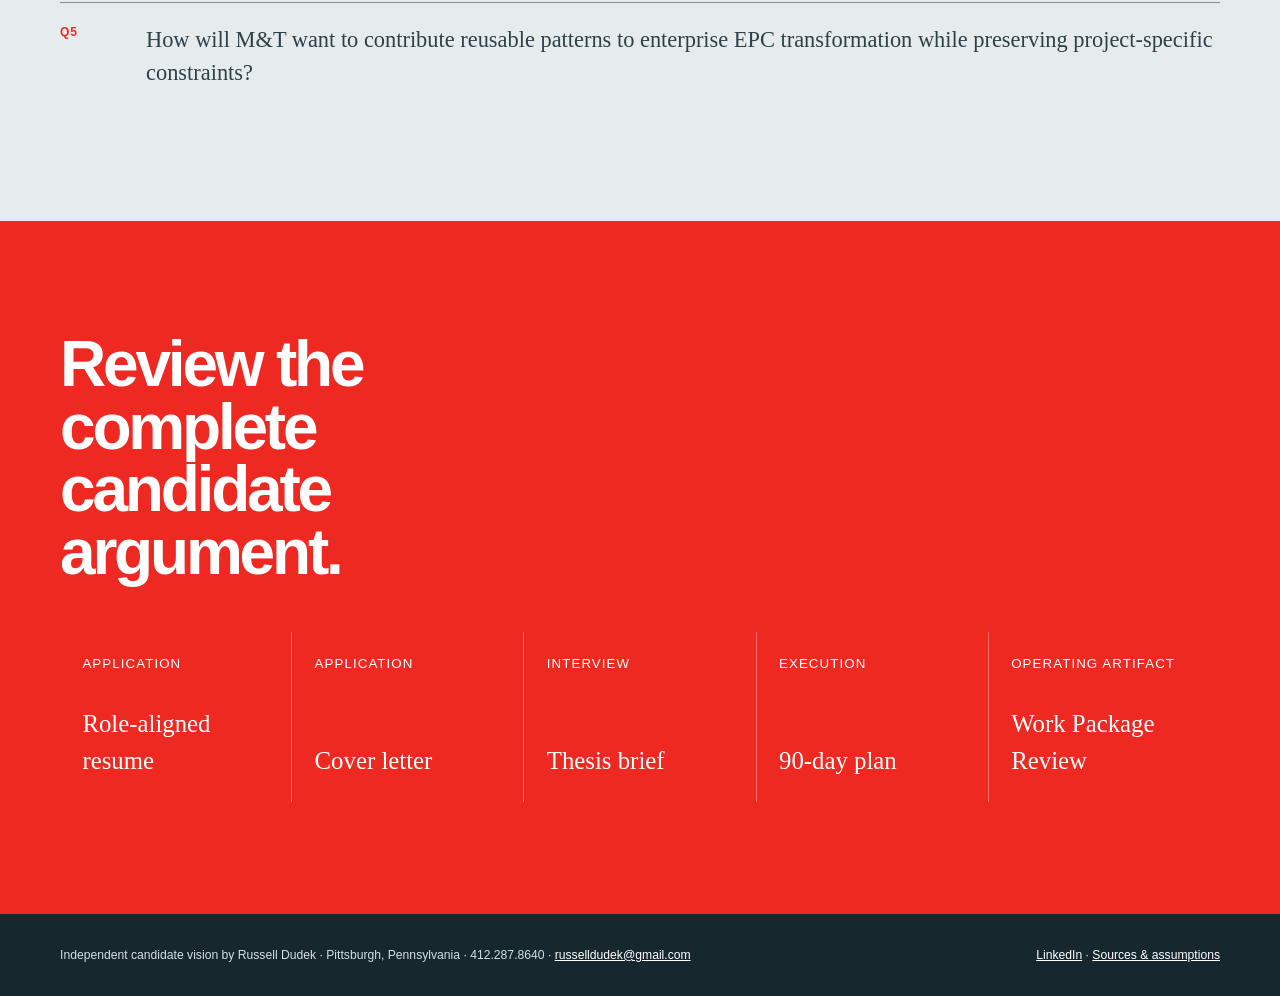
==== commit adae53ce: "Bust cached logo asset on homepage" ====
--- a/index.html
+++ b/index.html
@@ -1,4 +1,4 @@
-<!doctype html><html lang="en"><head><meta charset="utf-8"><meta name="viewport" content="width=device-width,initial-scale=1"><title>Russell Dudek · Candidate vision for Bechtel AI Enablement Lead</title><meta name="description" content="An independent candidate vision for scaling governed, reusable, measurable AI capability across Bechtel Manufacturing & Technology."><link rel="stylesheet" href="styles.css"></head><body><a class="skip" href="#main">Skip to content</a><header class="site-header"><div class="nav-wrap"><div class="brand-lockup"><img src="assets/brand/bechtel-logo-official.svg" alt="Bechtel"><div class="brand-copy">Independent candidate vision<strong>AI Enablement Lead · Russell Dudek</strong></div></div><nav class="nav-links" aria-label="Primary"><a href="#mandate">Mandate</a><a href="#work-package">Work package</a><a href="#evidence">Evidence</a><a href="#entry">90 days</a><a class="nav-cta" href="resume.html">Resume</a></nav></div></header><main id="main">
+<!doctype html><html lang="en"><head><meta charset="utf-8"><meta name="viewport" content="width=device-width,initial-scale=1"><title>Russell Dudek · Candidate vision for Bechtel AI Enablement Lead</title><meta name="description" content="An independent candidate vision for scaling governed, reusable, measurable AI capability across Bechtel Manufacturing & Technology."><link rel="stylesheet" href="styles.css"></head><body><a class="skip" href="#main">Skip to content</a><header class="site-header"><div class="nav-wrap"><div class="brand-lockup"><img src="assets/brand/bechtel-logo-official.svg?v=20260717-2" alt="Bechtel"><div class="brand-copy">Independent candidate vision<strong>AI Enablement Lead · Russell Dudek</strong></div></div><nav class="nav-links" aria-label="Primary"><a href="#mandate">Mandate</a><a href="#work-package">Work package</a><a href="#evidence">Evidence</a><a href="#entry">90 days</a><a class="nav-cta" href="resume.html">Resume</a></nav></div></header><main id="main">
 <section class="hero"><div class="hero-grid"><div><div class="eyebrow">Candidate vision by Russell Dudek</div><h1>Build AI like work that must <em>survive the project.</em></h1><p class="hero-lead">A use case should leave more than a demonstration. It should leave a complete capability work package: tied to a real workflow, bounded by human authority, instrumented for value, owned for adoption, and designed for reuse.</p><div class="hero-actions"><a class="button primary" href="#work-package">Test the operating model</a><a class="button secondary" href="resume.html">View role-aligned resume</a></div><p class="micro">Independent candidate work product. Not affiliated with or endorsed by Bechtel Corporation.</p></div>
 <div class="worksite" aria-label="Animated AI capability work package assembly"><div class="worksite-head"><div><strong>AI CAPABILITY WORK PACKAGE</strong><br><span>Illustrative baseline · engineering handoff</span></div><span>Controlled delivery state</span></div><div class="assembly"><div class="assembly-beam"></div><div class="bay"><div class="bay-title">Project signal</div><div class="module"><strong>Workflow point</strong><span>Design-change handoff</span></div><div class="module"><strong>Consequence</strong><span>Rework, delay, ambiguity</span></div></div><div class="bay"><div class="bay-title">Controlled build</div><div class="module"><strong>Authority</strong><span>Engineer retains approval</span></div><div class="module"><strong>Evidence</strong><span>Source-linked comparison</span></div><div class="module"><strong>Owner</strong><span>Named workflow lead</span></div></div><div class="bay"><div class="bay-title">Reusable standard</div><div class="module"><strong>Pattern</strong><span>Bounded change review</span></div><div class="module"><strong>Receipt</strong><span>Cycle, quality, adoption</span></div></div></div><div class="status-readout"><div class="status-pill">Ready for controlled delivery</div><p>The package is complete enough to build, govern, measure, learn from, and redeploy.</p></div></div></div></section>
 <section class="section pressure" id="mandate"><div class="inner"><div><div class="eyebrow">The real mandate</div><h2>Not an AI idea factory.</h2><p class="pressure-big">A system for turning distributed project demand into <span>repeatable delivery capacity.</span></p></div><div class="tension-lines"><div class="tension"><b>Project urgency</b><i>×</i><b>Enterprise governance</b></div><div class="tension"><b>Local workflow truth</b><i>×</i><b>Cross-project reuse</b></div><div class="tension"><b>Low-code speed</b><i>×</i><b>Production ownership</b></div><div class="tension"><b>AI autonomy</b><i>×</i><b>Engineering accountability</b></div><div class="tension"><b>Pilot enthusiasm</b><i>×</i><b>Value evidence</b></div></div></div></section>
